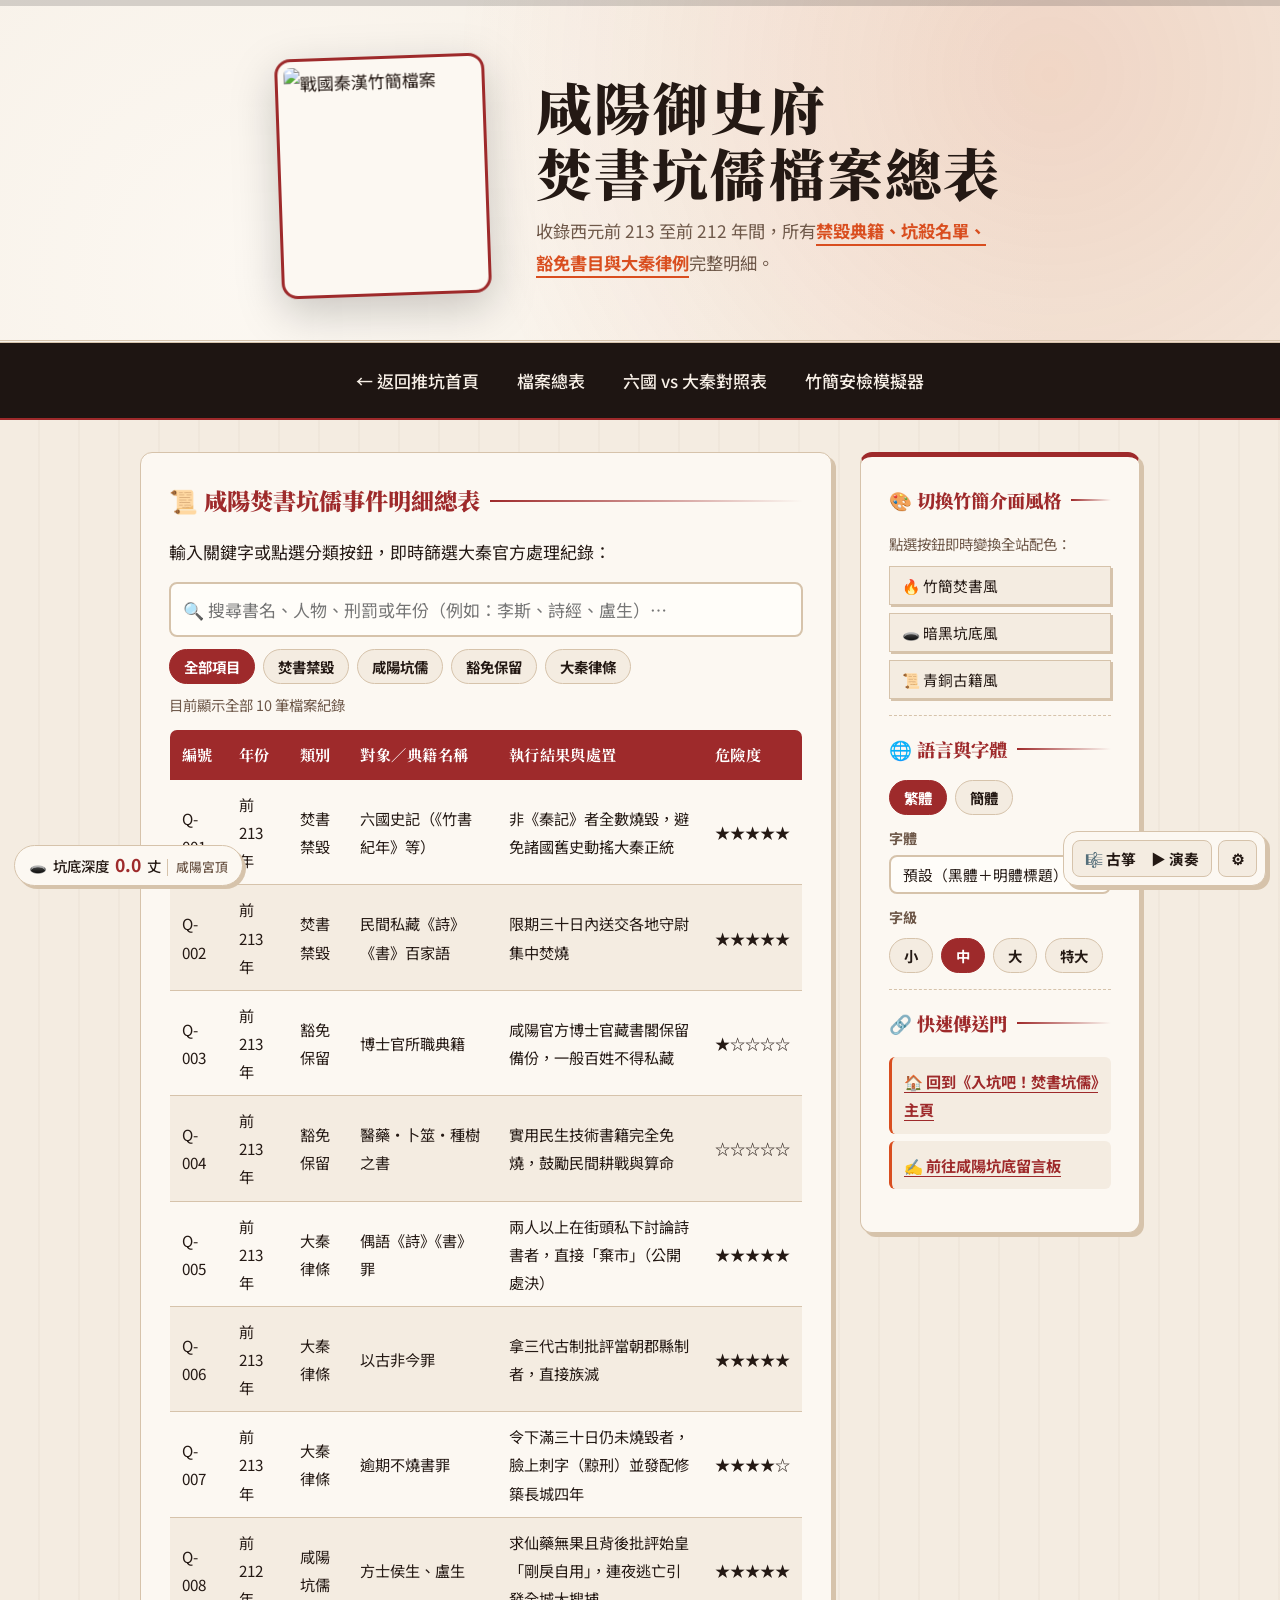
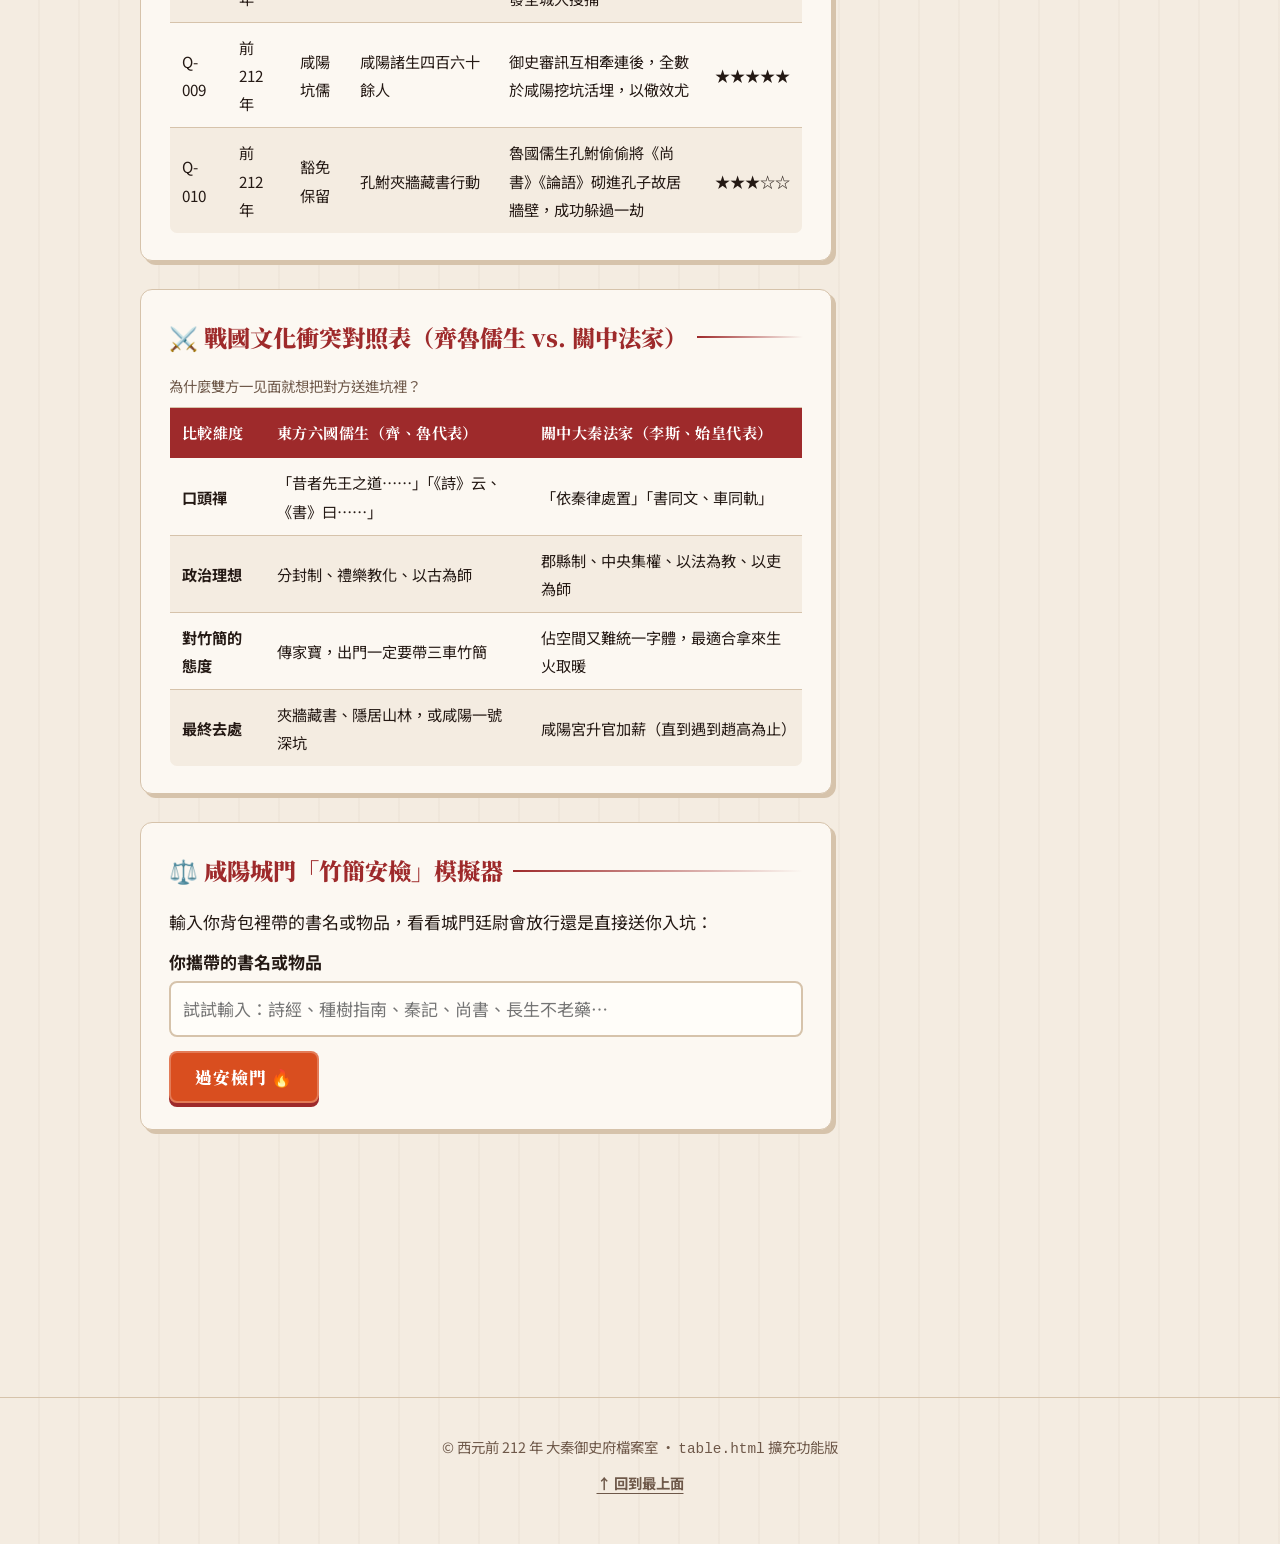
==== table.html @ 53ba3674 "11/19 homework" ====
<!DOCTYPE html>
<html lang="zh-Hant">
<head>
  <meta charset="UTF-8">
  <meta name="viewport" content="width=device-width, initial-scale=1.0">
  <title>大秦焚書坑儒・咸陽全景檔案總表（table.html）</title>
  <link rel="stylesheet" href="theme.css">
</head>
<body class="theme-qin">

  <header>
    <img
      src="https://commons.wikimedia.org/wiki/Special:FilePath/Bamboo_slip_-_1.jpg?width=480"
      onerror="this.onerror=null; this.src='images/cover.svg';"
      alt="戰國秦漢竹簡檔案"
    >
    <div>
      <h1>咸陽御史府<br>焚書坑儒檔案總表</h1>
      <p>收錄西元前 213 至前 212 年間，所有<strong>禁毀典籍、坑殺名單、豁免書目與大秦律例</strong>完整明細。</p>
    </div>
  </header>

  <nav>
    <ul>
      <li><a href="index.html">← 返回推坑首頁</a></li>
      <li><a href="#archive-table">檔案總表</a></li>
      <li><a href="#compare-table">六國 vs 大秦對照表</a></li>
      <li><a href="#judge-tool">竹簡安檢模擬器</a></li>
    </ul>
  </nav>

  <main>

    <!-- 區塊 1：可搜尋與篩選的完整資料總表 -->
    <section id="archive-table">
      <h2>📜 咸陽焚書坑儒事件明細總表</h2>
      <p>輸入關鍵字或點選分類按鈕，即時篩選大秦官方處理紀錄：</p>

      <div class="toolbar">
        <input type="text" id="searchInput" placeholder="🔍 搜尋書名、人物、刑罰或年份（例如：李斯、詩經、盧生）…">
        <div class="filter-group" id="filterGroup">
          <button type="button" class="filter-btn active" data-cat="all">全部項目</button>
          <button type="button" class="filter-btn" data-cat="burn">焚書禁毀</button>
          <button type="button" class="filter-btn" data-cat="pit">咸陽坑儒</button>
          <button type="button" class="filter-btn" data-cat="keep">豁免保留</button>
          <button type="button" class="filter-btn" data-cat="law">大秦律條</button>
        </div>
      </div>

      <p class="result-count" id="resultCount">目前顯示全部 10 筆檔案紀錄</p>

      <div class="table-scroll">
        <table id="qinTable">
          <thead>
            <tr>
              <th>編號</th>
              <th>年份</th>
              <th>類別</th>
              <th>對象／典籍名稱</th>
              <th>執行結果與處置</th>
              <th>危險度</th>
            </tr>
          </thead>
          <tbody>
            <tr data-cat="burn">
              <td>Q-001</td>
              <td>前 213 年</td>
              <td>焚書禁毀</td>
              <td>六國史記（《竹書紀年》等）</td>
              <td>非《秦記》者全數燒毀，避免諸國舊史動搖大秦正統</td>
              <td>★★★★★</td>
            </tr>
            <tr data-cat="burn">
              <td>Q-002</td>
              <td>前 213 年</td>
              <td>焚書禁毀</td>
              <td>民間私藏《詩》《書》百家語</td>
              <td>限期三十日內送交各地守尉集中焚燒</td>
              <td>★★★★★</td>
            </tr>
            <tr data-cat="keep">
              <td>Q-003</td>
              <td>前 213 年</td>
              <td>豁免保留</td>
              <td>博士官所職典籍</td>
              <td>咸陽官方博士官藏書閣保留備份，一般百姓不得私藏</td>
              <td>★☆☆☆☆</td>
            </tr>
            <tr data-cat="keep">
              <td>Q-004</td>
              <td>前 213 年</td>
              <td>豁免保留</td>
              <td>醫藥・卜筮・種樹之書</td>
              <td>實用民生技術書籍完全免燒，鼓勵民間耕戰與算命</td>
              <td>☆☆☆☆☆</td>
            </tr>
            <tr data-cat="law">
              <td>Q-005</td>
              <td>前 213 年</td>
              <td>大秦律條</td>
              <td>偶語《詩》《書》罪</td>
              <td>兩人以上在街頭私下討論詩書者，直接「棄市」（公開處決）</td>
              <td>★★★★★</td>
            </tr>
            <tr data-cat="law">
              <td>Q-006</td>
              <td>前 213 年</td>
              <td>大秦律條</td>
              <td>以古非今罪</td>
              <td>拿三代古制批評當朝郡縣制者，直接族滅</td>
              <td>★★★★★</td>
            </tr>
            <tr data-cat="law">
              <td>Q-007</td>
              <td>前 213 年</td>
              <td>大秦律條</td>
              <td>逾期不燒書罪</td>
              <td>令下滿三十日仍未燒毀者，臉上刺字（黥刑）並發配修築長城四年</td>
              <td>★★★★☆</td>
            </tr>
            <tr data-cat="pit">
              <td>Q-008</td>
              <td>前 212 年</td>
              <td>咸陽坑儒</td>
              <td>方士侯生、盧生</td>
              <td>求仙藥無果且背後批評始皇「剛戾自用」，連夜逃亡引發全城大搜捕</td>
              <td>★★★★★</td>
            </tr>
            <tr data-cat="pit">
              <td>Q-009</td>
              <td>前 212 年</td>
              <td>咸陽坑儒</td>
              <td>咸陽諸生四百六十餘人</td>
              <td>御史審訊互相牽連後，全數於咸陽挖坑活埋，以儆效尤</td>
              <td>★★★★★</td>
            </tr>
            <tr data-cat="keep">
              <td>Q-010</td>
              <td>前 212 年</td>
              <td>豁免保留</td>
              <td>孔鮒夾牆藏書行動</td>
              <td>魯國儒生孔鮒偷偷將《尚書》《論語》砌進孔子故居牆壁，成功躲過一劫</td>
              <td>★★★☆☆</td>
            </tr>
          </tbody>
        </table>
      </div>
    </section>

    <!-- 區塊 2：六國文青 vs 關中老秦人對照表 -->
    <section id="compare-table">
      <h2>⚔️ 戰國文化衝突對照表（齊魯儒生 vs. 關中法家）</h2>
      <table>
        <caption>為什麼雙方一见面就想把對方送進坑裡？</caption>
        <thead>
          <tr>
            <th>比較維度</th>
            <th>東方六國儒生（齊、魯代表）</th>
            <th>關中大秦法家（李斯、始皇代表）</th>
          </tr>
        </thead>
        <tbody>
          <tr>
            <td><strong>口頭禪</strong></td>
            <td>「昔者先王之道……」「《詩》云、《書》曰……」</td>
            <td>「依秦律處置」「書同文、車同軌」</td>
          </tr>
          <tr>
            <td><strong>政治理想</strong></td>
            <td>分封制、禮樂教化、以古為師</td>
            <td>郡縣制、中央集權、以法為教、以吏為師</td>
          </tr>
          <tr>
            <td><strong>對竹簡的態度</strong></td>
            <td>傳家寶，出門一定要帶三車竹簡</td>
            <td>佔空間又難統一字體，最適合拿來生火取暖</td>
          </tr>
          <tr>
            <td><strong>最終去處</strong></td>
            <td>夾牆藏書、隱居山林，或咸陽一號深坑</td>
            <td>咸陽宮升官加薪（直到遇到趙高為止）</td>
          </tr>
        </tbody>
      </table>
    </section>

    <!-- 區塊 3：互動功能 — 竹簡安檢模擬器 -->
    <section id="judge-tool">
      <h2>⚖️ 咸陽城門「竹簡安檢」模擬器</h2>
      <p>輸入你背包裡帶的書名或物品，看看城門廷尉會放行還是直接送你入坑：</p>
      <form id="judgeForm">
        <div>
          <label for="bookInput">你攜帶的書名或物品</label>
          <input type="text" id="bookInput" placeholder="試試輸入：詩經、種樹指南、秦記、尚書、長生不老藥…">
        </div>
        <button type="submit">過安檢門 🔥</button>
      </form>
      <article id="judgeResult" style="display:none;"></article>
    </section>

    <!-- aside：主題切換器 + 捷徑 -->
    <aside>
      <h2>🎨 切換竹簡介面風格</h2>
      <p style="font-size:0.9rem; color:var(--soft);">點選按鈕即時變換全站配色：</p>
      <div class="theme-switcher">
        <button type="button" class="theme-btn" data-theme="theme-qin">🔥 竹簡焚書風</button>
        <button type="button" class="theme-btn" data-theme="theme-pit">🕳️ 暗黑坑底風</button>
        <button type="button" class="theme-btn" data-theme="theme-scroll">📜 青銅古籍風</button>
      </div>
      <hr style="border:0; border-top:1px dashed var(--line); margin:16px 0;">
      <h2>🌐 語言與字體</h2>
      <div class="lang-switcher" role="group" aria-label="語言">
        <button type="button" class="lang-btn" data-lang="tc">繁體</button>
        <button type="button" class="lang-btn" data-lang="sc">簡體</button>
      </div>
      <div class="aside-field">
        <label for="fontSel">字體</label>
        <select id="fontSel">
          <option value="default">預設（黑體＋明體標題）</option>
          <option value="serif">明體</option>
          <option value="kai">楷體</option>
          <option value="system">系統字體</option>
        </select>
      </div>
      <div class="aside-field">
        <span class="aside-label">字級</span>
        <div class="fs-switcher" role="group" aria-label="字級">
          <button type="button" class="fs-btn" data-fs="s">小</button>
          <button type="button" class="fs-btn" data-fs="m">中</button>
          <button type="button" class="fs-btn" data-fs="l">大</button>
          <button type="button" class="fs-btn" data-fs="xl">特大</button>
        </div>
      </div>
      <hr style="border:0; border-top:1px dashed var(--line); margin:16px 0;">
      <h2>🔗 快速傳送門</h2>
      <ul>
        <li><a href="index.html">🏠 回到《入坑吧！焚書坑儒》主頁</a></li>
        <li><a href="index.html#guestbook">✍️ 前往咸陽坑底留言板</a></li>
      </ul>
    </aside>

  </main>

  <footer>
    <p>© 西元前 212 年 大秦御史府檔案室 ・ <code>table.html</code> 擴充功能版</p>
    <p><a href="#">↑ 回到最上面</a></p>
  </footer>

  <script src="features.js"></script>
  <script src="lang.js"></script>
  <script>
    // 1. 主題切換（並記住選擇）
    const themeBtns = document.querySelectorAll('.theme-btn');
    const savedTheme = localStorage.getItem('qinTheme');
    if (savedTheme) document.body.className = savedTheme;

    themeBtns.forEach(btn => {
      btn.addEventListener('click', () => {
        const theme = btn.dataset.theme;
        document.body.className = theme;
        localStorage.setItem('qinTheme', theme);
      });
    });

    // 2. 表格即時搜尋與分類篩選
    const searchInput = document.getElementById('searchInput');
    const filterBtns = document.querySelectorAll('.filter-btn');
    const rows = document.querySelectorAll('#qinTable tbody tr');
    const resultCount = document.getElementById('resultCount');
    let currentCat = 'all';

    function filterTable() {
      const keyword = searchInput.value.trim().toLowerCase();
      let visible = 0;
      rows.forEach(row => {
        const matchCat = currentCat === 'all' || row.dataset.cat === currentCat;
        const matchText = row.textContent.toLowerCase().includes(keyword);
        if (matchCat && matchText) {
          row.style.display = '';
          visible++;
        } else {
          row.style.display = 'none';
        }
      });
      resultCount.textContent = `目前顯示 ${visible} 筆檔案紀錄（共 ${rows.length} 筆）`;
    }

    searchInput.addEventListener('input', filterTable);
    filterBtns.forEach(btn => {
      btn.addEventListener('click', () => {
        filterBtns.forEach(b => b.classList.remove('active'));
        btn.classList.add('active');
        currentCat = btn.dataset.cat;
        filterTable();
      });
    });

    // 3. 竹簡安檢模擬器
    const judgeForm = document.getElementById('judgeForm');
    const judgeResult = document.getElementById('judgeResult');
    judgeForm.addEventListener('submit', (e) => {
      e.preventDefault();
      const val = document.getElementById('bookInput').value.trim();
      if (!val) return;
      judgeResult.style.display = 'block';

      if (/醫|藥|医|药|卜|筮|算命|風水|风水|種樹|种树|農|农|秦記|秦记|小篆/.test(val)) {
        judgeResult.innerHTML = `<h3>✅ 安檢通過（免燒放行）</h3><p>廷尉檢視了你的《<strong>${val}</strong>》：屬於大秦核准的實用工具書或官方史書，准予通行！</p>`;
      } else if (/仙|丹|不老|盧生|卢生|侯生|方士/.test(val)) {
        judgeResult.innerHTML = `<h3>🚨 最高警戒（立即送往咸陽深坑）</h3><p>發現可疑方士物品「<strong>${val}</strong>」！涉嫌詐欺始皇帝求仙經費，已通知御史台挖坑。</p>`;
      } else {
        judgeResult.innerHTML = `<h3>🔥 違禁私學典籍（限期三十日焚毀）</h3><p>你攜帶的《<strong>${val}</strong>》不在豁免名單內！請立即投入咸陽宮前火堆，否則臉上刺字發配修長城。</p>`;
      }
    });
  </script>
</body>
</html>
---- theme.css ----
/* =========================================================
   theme.css — 焚書坑儒・大秦咸陽宇宙 完整樣式（支援 index.html + table.html）
   ========================================================= */
@import url("https://fonts.googleapis.com/css2?family=Noto+Sans+TC:wght@400;500;700;900&family=Noto+Serif+TC:wght@700;900&display=swap");
@import url("https://fonts.googleapis.com/css2?family=Noto+Sans+SC:wght@400;500;700;900&family=Noto+Serif+SC:wght@700;900&family=LXGW+WenKai+TC:wght@400;700&display=swap");

/* 1. 竹簡焚書風（預設） */
body.theme-qin,
body.theme-milktea {
  --bg: #f4ece1;
  --card: #fcf8f2;
  --ink: #241914;
  --soft: #6e5849;
  --main: #9e2a2b;
  --pop: #d94e1f;
  --line: #d6c3ab;
  --nav-bg: #1e1512;
  --input-bg: #fffdf9;
  --input-ink: #241914;
}

/* 2. 暗黑坑底風 */
body.theme-pit,
body.theme-matcha {
  --bg: #161413;
  --card: #221e1c;
  --ink: #f3eae0;
  --soft: #b5a494;
  --main: #e05a2b;
  --pop: #ff8c42;
  --line: #3d332d;
  --nav-bg: #0d0b0a;
  --input-bg: #2c2623;
  --input-ink: #f3eae0;
}

/* 3. 青銅古籍風 */
body.theme-scroll,
body.theme-taro {
  --bg: #ecefe9;
  --card: #f8faf6;
  --ink: #1d2924;
  --soft: #566860;
  --main: #2d5a4c;
  --pop: #c83e37;
  --line: #c7d1c9;
  --nav-bg: #182420;
  --input-bg: #ffffff;
  --input-ink: #1d2924;
}

* { box-sizing: border-box; }
html { scroll-behavior: smooth; }

body {
  margin: 0;
  background: var(--bg);
  color: var(--ink);
  font-family: "Noto Sans TC", "Microsoft JhengHei", sans-serif;
  line-height: 1.85;
  font-size: 17px;
  background-image: repeating-linear-gradient(
    90deg,
    transparent 0,
    transparent 38px,
    rgba(128, 100, 70, 0.04) 38px,
    rgba(128, 100, 70, 0.04) 40px
  );
}

a { color: var(--main); font-weight: 700; text-underline-offset: 4px; }
img { max-width: 100%; display: block; }

/* ---------- header ---------- */
header {
  display: flex;
  flex-wrap: wrap;
  align-items: center;
  justify-content: center;
  gap: 24px 48px;
  padding: 56px 20px 44px;
  text-align: left;
  border-bottom: 3px double var(--line);
  background:
    radial-gradient(circle at 82% 22%, rgba(217, 78, 31, 0.14), transparent 55%),
    radial-gradient(circle at 20% 80%, var(--card), var(--bg) 75%);
}

header img {
  width: 210px;
  height: 240px;
  object-fit: cover;
  border-radius: 16px;
  border: 3px solid var(--main);
  background: var(--card);
  padding: 6px;
  filter: drop-shadow(0 14px 22px rgba(0, 0, 0, .2));
  transform: rotate(-2deg);
}

header h1 {
  font-family: "Noto Serif TC", serif;
  font-size: clamp(2.2rem, 6vw, 3.5rem);
  line-height: 1.18;
  margin: 0 0 10px;
  font-weight: 900;
  letter-spacing: 0.04em;
}

header p {
  margin: 0;
  color: var(--soft);
  font-size: 1.08rem;
  max-width: 27em;
}

header strong {
  color: var(--pop);
  border-bottom: 2px solid var(--pop);
  padding-bottom: 1px;
}

/* ---------- nav ---------- */
nav {
  position: sticky;
  top: 0;
  z-index: 5;
  background: var(--nav-bg);
  padding: 10px 16px;
  border-bottom: 2px solid var(--main);
}

nav ul {
  list-style: none;
  margin: 0 auto;
  padding: 0;
  display: flex;
  flex-wrap: wrap;
  justify-content: center;
  gap: 6px 10px;
  max-width: 1040px;
}

nav a {
  color: #f7efe6;
  text-decoration: none;
  padding: 5px 14px;
  border-radius: 6px;
  font-weight: 500;
  display: inline-block;
  transition: background 0.2s, transform 0.15s;
}

nav a:hover {
  background: var(--main);
  color: #fff;
  transform: translateY(-1px);
}

/* ---------- main + aside ---------- */
main {
  max-width: 1040px;
  margin: 0 auto;
  padding: 32px 20px 48px;
  display: grid;
  grid-template-columns: minmax(0, 1fr);
  gap: 28px;
}

@media (min-width: 860px) {
  main {
    grid-template-columns: minmax(0, 1fr) 280px;
    align-items: start;
  }
  aside {
    position: sticky;
    top: 72px;
    grid-column: 2;
    grid-row: 1 / span 6;
  }
}

section, aside, article {
  background: var(--card);
  border: 1.5px solid var(--line);
  border-radius: 12px;
  padding: 26px 28px;
  box-shadow: 4px 4px 0 var(--line);
}

section { scroll-margin-top: 72px; }

h2 {
  font-family: "Noto Serif TC", serif;
  margin: 0 0 14px;
  font-size: 1.45rem;
  font-weight: 900;
  display: flex;
  align-items: center;
  gap: 10px;
  color: var(--main);
}

h2::after {
  content: "";
  flex: 1;
  height: 2px;
  background: linear-gradient(90deg, var(--main), transparent);
}

h3 {
  font-family: "Noto Serif TC", serif;
  margin: 0 0 6px;
  color: var(--pop);
}

p { margin: 8px 0; }
ol, ul { padding-left: 1.4em; }
li { margin: 7px 0; }
li::marker { color: var(--main); font-weight: 900; }

article {
  background: var(--bg);
  border-style: dashed;
  box-shadow: none;
  margin-top: 16px;
}

.comment-list {
  margin-top: 20px;
  border-top: 2px dashed var(--line);
  padding-top: 8px;
}

/* ---------- 網路圖片雙欄網格 ---------- */
.photo-grid {
  display: grid;
  grid-template-columns: repeat(auto-fit, minmax(220px, 1fr));
  gap: 16px;
  margin-top: 14px;
}

figure {
  margin: 0;
  background: var(--bg);
  border: 1.5px solid var(--line);
  border-radius: 10px;
  overflow: hidden;
}

figure img {
  width: 100%;
  height: 175px;
  object-fit: cover;
  border-bottom: 1.5px solid var(--line);
}

figcaption {
  padding: 10px 12px;
  font-size: 0.92rem;
  color: var(--soft);
  line-height: 1.55;
}

figcaption strong { color: var(--ink); }

/* ---------- table.html 搜尋與篩選工具列 ---------- */
.toolbar {
  display: grid;
  gap: 12px;
  margin: 14px 0 8px;
}

.filter-group {
  display: flex;
  flex-wrap: wrap;
  gap: 8px;
}

.filter-btn {
  font-family: "Noto Sans TC", sans-serif;
  font-size: 0.9rem;
  font-weight: 700;
  padding: 6px 14px;
  border-radius: 999px;
  border: 1.5px solid var(--line);
  background: var(--bg);
  color: var(--ink);
  box-shadow: none;
  cursor: pointer;
}

.filter-btn.active,
.filter-btn:hover {
  background: var(--main);
  color: #fff;
  border-color: var(--main);
}

.result-count {
  font-size: 0.9rem;
  color: var(--soft);
  margin-bottom: 10px;
}

/* ---------- 主題切換按鈕 ---------- */
.theme-switcher {
  display: grid;
  gap: 8px;
}

.theme-btn {
  width: 100%;
  font-family: "Noto Sans TC", sans-serif;
  font-size: 0.92rem;
  padding: 8px 12px;
  background: var(--bg);
  color: var(--ink);
  border: 1.5px solid var(--line);
  box-shadow: 2px 2px 0 var(--line);
  text-align: left;
}

.theme-btn:hover {
  background: var(--main);
  color: #fff;
  border-color: var(--main);
}

/* aside 側欄 */
aside { border-top: 5px solid var(--main); }
aside h2 { font-size: 1.15rem; }
aside ul { list-style: none; padding: 0; }
aside li {
  padding: 10px 12px;
  background: var(--bg);
  border-left: 3px solid var(--pop);
  border-radius: 6px;
  font-size: 0.95rem;
}

/* ---------- table ---------- */
table {
  width: 100%;
  border-collapse: collapse;
  font-size: .95rem;
  overflow: hidden;
  border-radius: 8px;
  border: 1px solid var(--line);
}

caption {
  text-align: left;
  color: var(--soft);
  padding-bottom: 8px;
  font-size: .9rem;
}

th {
  background: var(--main);
  color: #fff;
  text-align: left;
  padding: 11px 12px;
  font-family: "Noto Serif TC", serif;
  letter-spacing: 0.03em;
  white-space: nowrap;
}

td {
  padding: 10px 12px;
  border-bottom: 1px solid var(--line);
}

tr:nth-child(even) td { background: var(--bg); }
.table-scroll, section:has(table) { overflow-x: auto; }

/* ---------- form ---------- */
form { display: grid; gap: 14px; }
label { font-weight: 700; display: block; margin-bottom: 4px; }

input[type="text"],
input[type="email"],
select,
textarea {
  width: 100%;
  font: inherit;
  padding: 10px 12px;
  border: 2px solid var(--line);
  border-radius: 8px;
  background: var(--input-bg);
  color: var(--input-ink);
}

input:focus, select:focus, textarea:focus {
  outline: none;
  border-color: var(--main);
}

fieldset {
  border: 2px dashed var(--line);
  border-radius: 10px;
  padding: 10px 14px;
}

fieldset label {
  display: inline-flex;
  gap: 6px;
  align-items: center;
  font-weight: 500;
  margin-right: 14px;
}

legend { font-weight: 700; padding: 0 6px; color: var(--main); }

button[type="submit"] {
  font-family: "Noto Serif TC", serif;
  font-size: 1.05rem;
  font-weight: 900;
  letter-spacing: 0.05em;
  padding: 12px 24px;
  border: 2px solid rgba(255, 255, 255, 0.25);
  border-radius: 8px;
  cursor: pointer;
  background: var(--pop);
  color: #fff;
  justify-self: start;
  box-shadow: 0 4px 0 var(--main);
  transition: transform 0.1s, box-shadow 0.1s;
}

button[type="submit"]:hover { filter: brightness(1.06); }
button[type="submit"]:active {
  transform: translateY(3px);
  box-shadow: 0 1px 0 var(--main);
}

/* ---------- footer ---------- */
footer {
  text-align: center;
  padding: 28px 16px 40px;
  color: var(--soft);
  font-size: .9rem;
  border-top: 1px solid var(--line);
}

footer a { color: var(--soft); }

/* =========================================================
   新增功能樣式：坑底深度進度條 / 古箏面板 / 坑底生還者抽籤器
   ========================================================= */

/* ---------- 坑底深度進度條 ---------- */
#depthBar {
  position: fixed;
  top: 0; left: 0; right: 0;
  height: 6px;
  z-index: 50;
  background: rgba(0, 0, 0, 0.15);
}

#depthFill {
  height: 100%;
  width: 0;
  background: linear-gradient(90deg, var(--pop), var(--main));
  box-shadow: 0 0 8px var(--pop);
}

#depthBadge {
  position: fixed;
  left: 14px;
  bottom: 14px;
  z-index: 40;
  display: flex;
  align-items: baseline;
  gap: 6px;
  padding: 8px 14px;
  border-radius: 999px;
  border: 1.5px solid var(--line);
  background: var(--card);
  color: var(--ink);
  font-family: "Noto Sans TC", sans-serif;
  font-size: 0.9rem;
  font-weight: 500;
  line-height: 1.3;
  cursor: pointer;
  box-shadow: 3px 3px 0 var(--line);
}

#depthBadge b { font-size: 1.1rem; color: var(--main); font-variant-numeric: tabular-nums; }
#depthBadge small { font-size: 0.8rem; color: var(--soft); border-left: 1.5px solid var(--line); padding-left: 8px; }
#depthBadge:hover { border-color: var(--main); }
#depthBadge.at-bottom { background: var(--main); color: #fff; border-color: var(--main); }
#depthBadge.at-bottom b, #depthBadge.at-bottom small { color: #fff; border-color: rgba(255, 255, 255, 0.5); }

/* ---------- 古箏面板 ---------- */
#zhengPanel {
  position: fixed;
  right: 14px;
  bottom: 14px;
  z-index: 40;
  width: auto;
  max-width: calc(100vw - 28px);
  background: var(--card);
  color: var(--ink);
  border: 1.5px solid var(--line);
  border-radius: 14px;
  padding: 8px;
  box-shadow: 4px 4px 0 var(--line);
}

#zhengPanel.open { width: 300px; }

.zheng-head { display: flex; gap: 6px; }

.zheng-play, .zheng-opt {
  font-family: "Noto Sans TC", sans-serif;
  font-size: 0.92rem;
  font-weight: 700;
  color: var(--ink);
  background: var(--bg);
  border: 1.5px solid var(--line);
  border-radius: 8px;
  padding: 7px 12px;
  cursor: pointer;
}

.zheng-play { flex: 1; text-align: left; white-space: nowrap; }
.zheng-play:hover, .zheng-opt:hover { border-color: var(--main); }
.zheng-play.is-on { background: var(--main); color: #fff; border-color: var(--main); }
.zheng-play.nudge { border-color: var(--pop); animation: zhengNudge 1.8s ease-in-out infinite; }

@keyframes zhengNudge {
  0%, 100% { box-shadow: 0 0 0 0 rgba(217, 78, 31, 0.5); }
  50% { box-shadow: 0 0 0 6px rgba(217, 78, 31, 0); }
}

.zheng-body { display: none; gap: 10px; margin-top: 10px; }
#zhengPanel.open .zheng-body { display: grid; }

.zheng-row { display: grid; gap: 2px; }
.zheng-row label { margin: 0; font-size: 0.85rem; color: var(--soft); }
.zheng-row select { padding: 6px 8px; font-size: 0.9rem; }
.zheng-row input[type="range"] { width: 100%; accent-color: var(--main); }

.zheng-keys { display: grid; grid-template-columns: repeat(5, 1fr); gap: 6px; }

.zheng-key {
  font-family: "Noto Serif TC", serif;
  color: var(--ink);
  background: var(--bg);
  border: 1.5px solid var(--line);
  border-radius: 8px;
  padding: 8px 0 6px;
  cursor: pointer;
  display: grid;
  justify-items: center;
  line-height: 1.2;
}

.zheng-key .k-name { font-size: 1.25rem; font-weight: 900; }
.zheng-key small { font-family: "Noto Sans TC", sans-serif; font-size: 0.72rem; color: var(--soft); }
.zheng-key:hover { border-color: var(--main); }
.zheng-key.playing { background: var(--pop); border-color: var(--pop); color: #fff; transform: translateY(2px); }
.zheng-key.playing small { color: #fff; }

.zheng-status { margin: 0; font-size: 0.85rem; color: var(--ink); min-height: 1.4em; }
.zheng-hint { margin: 0; font-size: 0.78rem; color: var(--soft); line-height: 1.5; }

.zheng-play:focus-visible, .zheng-opt:focus-visible, .zheng-key:focus-visible,
#depthBadge:focus-visible, .draw-btn:focus-visible, .zheng-row input:focus-visible,
.zheng-row select:focus-visible {
  outline: 3px solid var(--pop);
  outline-offset: 2px;
}

/* 窄螢幕：古箏面板展開時隱藏深度徽章，避免重疊 */
@media (max-width: 600px) {
  #zhengPanel.open ~ #depthBadge { display: none; }
  #depthBadge .depth-label { display: none; }
}

/* ---------- 坑底生還者抽籤器 ---------- */
.draw-stage {
  display: flex;
  flex-wrap: wrap;
  align-items: center;
  gap: 18px 30px;
  margin: 16px 0 10px;
}

.tube { position: relative; width: 96px; height: 140px; flex: none; transform-origin: 50% 100%; }

.tube .slips {
  position: absolute;
  left: 50%;
  bottom: 74px;
  transform: translateX(-50%);
  display: flex;
  align-items: flex-end;
  gap: 4px;
}

.tube .slips i {
  display: block;
  width: 10px;
  border: 1.5px solid var(--main);
  border-bottom: 0;
  border-radius: 3px 3px 0 0;
  background: linear-gradient(#f1d9a8, #d9b36a);
}
.tube .slips i:nth-child(1) { height: 40px; }
.tube .slips i:nth-child(2) { height: 54px; }
.tube .slips i:nth-child(3) { height: 46px; }
.tube .slips i:nth-child(4) { height: 60px; }
.tube .slips i:nth-child(5) { height: 44px; }
.tube .slips i:nth-child(6) { height: 52px; }

.tube .tube-body {
  position: absolute;
  left: 0; right: 0; bottom: 0;
  height: 88px;
  display: grid;
  place-items: center;
  border: 2px solid var(--ink);
  border-radius: 8px 8px 16px 16px;
  background: linear-gradient(90deg, var(--main), var(--pop) 50%, var(--main));
  color: #fff;
  font-family: "Noto Serif TC", serif;
  font-size: 2.2rem;
  font-weight: 900;
}

.tube.shake { animation: tubeShake 0.7s ease-in-out; }
.tube.shake .slips i { animation: slipJit 0.7s ease-in-out; }
.tube.shake .slips i:nth-child(even) { animation-delay: 0.05s; }

@keyframes tubeShake {
  0%, 100% { transform: rotate(0); }
  12% { transform: rotate(-11deg); }
  30% { transform: rotate(10deg); }
  48% { transform: rotate(-9deg); }
  66% { transform: rotate(7deg); }
  84% { transform: rotate(-3deg); }
}
@keyframes slipJit {
  0%, 100% { transform: translateY(0); }
  25% { transform: translateY(-9px); }
  50% { transform: translateY(3px); }
  75% { transform: translateY(-6px); }
}

.draw-actions { display: flex; flex-wrap: wrap; gap: 10px; }

.draw-btn {
  font-family: "Noto Serif TC", serif;
  font-size: 1.05rem;
  font-weight: 900;
  letter-spacing: 0.04em;
  padding: 11px 22px;
  border: 2px solid rgba(255, 255, 255, 0.25);
  border-radius: 8px;
  cursor: pointer;
  background: var(--pop);
  color: #fff;
  box-shadow: 0 4px 0 var(--main);
  transition: transform 0.1s, box-shadow 0.1s;
}
.draw-btn:hover:not(:disabled) { filter: brightness(1.06); }
.draw-btn:active:not(:disabled) { transform: translateY(3px); box-shadow: 0 1px 0 var(--main); }
.draw-btn:disabled { opacity: 0.55; cursor: wait; }
.draw-btn.alt { background: var(--main); box-shadow: 0 4px 0 var(--line); }
.draw-btn.ghost {
  background: var(--bg);
  color: var(--soft);
  border: 1.5px solid var(--line);
  box-shadow: none;
  font-size: 0.9rem;
  font-weight: 700;
}

.draw-result { margin-top: 8px; min-height: 3.2em; }
.draw-empty { color: var(--soft); margin: 8px 0; }

.draw-card {
  background: var(--bg);
  border: 1.5px solid var(--line);
  border-left: 8px solid var(--line);
  border-radius: 10px;
  padding: 16px 18px;
  animation: slipIn 0.45s cubic-bezier(0.2, 0.9, 0.3, 1.15);
}
.draw-card h3 { font-size: 1.35rem; margin: 10px 0 0; }
.draw-card .draw-origin { margin: 2px 0 8px; color: var(--soft); font-size: 0.92rem; }
.draw-card p { margin: 6px 0; }

.draw-card.fate-survive { border-left-color: #2f8f5b; }
.draw-card.fate-flee    { border-left-color: #c9962b; }
.draw-card.fate-unknown { border-left-color: #7a7f88; }
.draw-card.fate-pit     { border-left-color: #b3261e; }

.draw-card-top { display: flex; flex-wrap: wrap; justify-content: space-between; align-items: center; gap: 8px; }
.fate-badge {
  display: inline-block;
  padding: 2px 12px;
  border-radius: 999px;
  font-size: 0.85rem;
  font-weight: 700;
  color: #fff;
  background: var(--soft);
}
.fate-survive .fate-badge { background: #2f8f5b; }
.fate-flee .fate-badge    { background: #a97a14; }
.fate-unknown .fate-badge { background: #6b7079; }
.fate-pit .fate-badge     { background: #b3261e; }
.slip-no { font-size: 0.85rem; color: var(--soft); }

@keyframes slipIn {
  from { opacity: 0; transform: translateY(-14px) rotate(-1.5deg); }
  to   { opacity: 1; transform: none; }
}

.ten-grid {
  list-style: none;
  margin: 10px 0 0;
  padding: 0;
  display: grid;
  grid-template-columns: repeat(auto-fill, minmax(170px, 1fr));
  gap: 8px;
}
.ten-grid li {
  margin: 0;
  padding: 6px 10px;
  font-size: 0.9rem;
  background: var(--card);
  border: 1.5px solid var(--line);
  border-radius: 8px;
}

.draw-stats {
  display: flex;
  flex-wrap: wrap;
  gap: 8px 20px;
  align-items: baseline;
  margin: 18px 0 8px;
  padding-top: 12px;
  border-top: 2px dashed var(--line);
  font-size: 0.95rem;
}
.draw-stats b { font-size: 1.15rem; color: var(--main); font-variant-numeric: tabular-nums; }
.draw-stats .rate { margin-left: auto; color: var(--soft); }

.draw-history { list-style: none; margin: 6px 0 0; padding: 0; display: flex; flex-wrap: wrap; gap: 6px; }
.draw-history li {
  margin: 0;
  padding: 3px 10px;
  font-size: 0.85rem;
  border: 1.5px solid var(--line);
  border-radius: 999px;
  background: var(--bg);
}
.draw-history li.empty { border: 0; background: none; color: var(--soft); padding-left: 0; }
.draw-hint { font-size: 0.85rem; color: var(--soft); }

@media (prefers-reduced-motion: reduce) {
  .tube.shake, .tube.shake .slips i, .draw-card, .zheng-play.nudge { animation: none; }
  html { scroll-behavior: auto; }
}

/* ---------- 始皇帝欽點：推入坑中 ---------- */
.pit-scene { position: relative; width: 150px; height: 130px; flex: none; }

.pit-hole {
  position: absolute;
  left: 0; right: 0; bottom: 0;
  height: 56px;
  border-radius: 50%;
  background: radial-gradient(ellipse at 50% 40%, #000 0%, #14100e 55%, #3a2c22 100%);
  border: 3px solid var(--ink);
  box-shadow: inset 0 10px 18px rgba(0, 0, 0, 0.85), 0 3px 0 var(--line);
  z-index: 2;
}

.faller {
  position: absolute;
  left: 50%;
  top: 6px;
  font-size: 2.6rem;
  line-height: 1;
  transform: translateX(-50%);
  opacity: 0;
  z-index: 1;
}

.faller.falling { animation: fallIn 0.9s cubic-bezier(0.5, 0, 0.8, 0.6) forwards; }

@keyframes fallIn {
  0%   { opacity: 1; transform: translateX(-50%) translateY(0) rotate(0) scale(1); }
  25%  { opacity: 1; transform: translateX(-50%) translateY(-10px) rotate(-12deg) scale(1.05); }
  100% { opacity: 0; transform: translateX(-50%) translateY(76px) rotate(300deg) scale(0.25); }
}

.draw-card .decree { font-family: "Noto Serif TC", serif; font-weight: 700; color: var(--main); }
.draw-card .history-note {
  margin-top: 10px;
  padding-top: 8px;
  border-top: 1px dashed var(--line);
  font-size: 0.93rem;
  color: var(--soft);
}
.draw-result .draw-card + .draw-card { margin-top: 10px; }
.fate-survive .fate-badge, .fate-flee .fate-badge,
.fate-unknown .fate-badge, .fate-pit .fate-badge { background: #1b1613; }

@media (prefers-reduced-motion: reduce) {
  .faller.falling { animation: none; opacity: 0; }
}

/* ---------- 咸陽問卜 ---------- */
.fortune-controls { display: grid; gap: 12px; flex: 1; min-width: 240px; }
.fortune-controls fieldset { margin: 0; }
.fortune-controls fieldset label { margin-bottom: 2px; }

.fortune-card .poem {
  margin: 12px 0 8px;
  padding: 12px 16px;
  display: grid;
  gap: 2px;
  justify-items: center;
  background: var(--card);
  border: 1.5px dashed var(--line);
  border-radius: 8px;
  font-family: "Noto Serif TC", serif;
  font-size: 1.15rem;
  font-weight: 700;
  letter-spacing: 0.3em;
  text-indent: 0.3em;
}
.fortune-card .reading { font-weight: 500; }

.fortune-card.lvl-great { border-left-color: #2f8f5b; }
.fortune-card.lvl-good  { border-left-color: #6a9a3a; }
.fortune-card.lvl-mid   { border-left-color: #7a7f88; }
.fortune-card.lvl-bad   { border-left-color: #c9962b; }
.fortune-card.lvl-worst { border-left-color: #b3261e; }
.fortune-card.lvl-great .fate-badge { background: #2f8f5b; }
.fortune-card.lvl-good .fate-badge  { background: #5f8a2f; }
.fortune-card.lvl-mid .fate-badge   { background: #6b7079; }
.fortune-card.lvl-bad .fate-badge   { background: #a97a14; }
.fortune-card.lvl-worst .fate-badge { background: #b3261e; }

.ten-grid small { display: block; color: var(--soft); font-size: 0.78rem; line-height: 1.4; }
.faller.falling.many { animation-duration: 0.5s; animation-iteration-count: 4; }

#fortuneTube.shake, #fortuneTube { /* 與抽籤筒共用樣式，這裡僅確保獨立元素 */ }


/* =========================================================
   坑底全景圖
   ========================================================= */
.pn-title { margin: 20px 0 8px; }
.pit-panorama { margin-bottom: 4px; }
.pn-svg { width: 100%; height: auto; display: block; border: 1.5px solid var(--line); border-radius: 10px; }
.pn-sky { fill: var(--bg); }
.pn-soil { fill: #5b4330; }
.pn-strata { stroke: rgba(0, 0, 0, 0.22); stroke-width: 1.5; stroke-dasharray: 8 6; }
.pn-surface { stroke: var(--ink); stroke-width: 3; fill: none; }
.pn-robe { fill: var(--main); }
.pn-face { fill: #f1d9b5; }
.pn-arm { stroke: var(--main); stroke-width: 4; stroke-linecap: round; }
.pn-label { fill: #f3eae0; font-size: 12px; font-weight: 700; }
.pn-drop { animation: pnDrop 0.9s cubic-bezier(0.5, 0, 0.9, 0.5) both; }
@keyframes pnDrop {
  0%   { transform: translateY(-210px) rotate(160deg); opacity: 0; }
  12%  { opacity: 1; }
  100% { transform: none; opacity: 1; }
}
.pn-caption { margin: 8px 0 0; font-size: 0.88rem; color: var(--soft); line-height: 1.6; }
@media (prefers-reduced-motion: reduce) { .pn-drop { animation: none; } }

/* =========================================================
   語言 / 字體 / 字級
   ========================================================= */
.lang-switcher, .fs-switcher { display: flex; flex-wrap: wrap; gap: 8px; margin: 8px 0; }
.lang-btn, .fs-btn {
  font-family: "Noto Sans TC", sans-serif;
  font-size: 0.9rem;
  font-weight: 700;
  padding: 6px 14px;
  border: 1.5px solid var(--line);
  border-radius: 999px;
  background: var(--bg);
  color: var(--ink);
  cursor: pointer;
}
.lang-btn:hover, .fs-btn:hover { border-color: var(--main); }
.lang-btn.active, .fs-btn.active { background: var(--main); border-color: var(--main); color: #fff; }
.lang-btn:focus-visible, .fs-btn:focus-visible, #fontSel:focus-visible { outline: 3px solid var(--pop); outline-offset: 2px; }
.aside-field { margin-top: 10px; }
.aside-field label, .aside-label { display: block; margin: 0 0 4px; font-size: 0.88rem; font-weight: 700; color: var(--soft); }
.aside-field select { padding: 6px 8px; font-size: 0.92rem; }

/* 字體（!important 是為了壓過各元件原本指定的字體） */
html.font-serif * { font-family: "Noto Serif TC", "Songti TC", "PMingLiU", serif !important; }
html.font-kai * { font-family: "LXGW WenKai TC", "BiauKai", "KaiTi", "標楷體", serif !important; }
html.font-system * { font-family: system-ui, -apple-system, "PingFang TC", "Microsoft JhengHei", sans-serif !important; }

/* 簡體：改用 SC 字型，避免簡體字缺字 */
html.lang-sc body, html.lang-sc button, html.lang-sc input, html.lang-sc select, html.lang-sc textarea {
  font-family: "Noto Sans SC", "Noto Sans TC", "Microsoft YaHei", sans-serif;
}
html.lang-sc h1, html.lang-sc h2, html.lang-sc h3, html.lang-sc th, html.lang-sc .draw-btn,
html.lang-sc button[type="submit"], html.lang-sc .zheng-key, html.lang-sc .tube-body,
html.lang-sc .poem, html.lang-sc .decree {
  font-family: "Noto Serif SC", "Noto Serif TC", serif;
}
html.lang-sc.font-serif * { font-family: "Noto Serif SC", "Songti SC", "SimSun", serif !important; }
html.lang-sc.font-kai * { font-family: "LXGW WenKai TC", "KaiTi", "STKaiti", serif !important; }
html.lang-sc.font-system * { font-family: system-ui, -apple-system, "PingFang SC", "Microsoft YaHei", sans-serif !important; }

/* 字級 */
html.fs-s { font-size: 14px; }   html.fs-s body { font-size: 15px; }
html.fs-l { font-size: 18px; }   html.fs-l body { font-size: 19.5px; }
html.fs-xl { font-size: 20px; }  html.fs-xl body { font-size: 22px; }
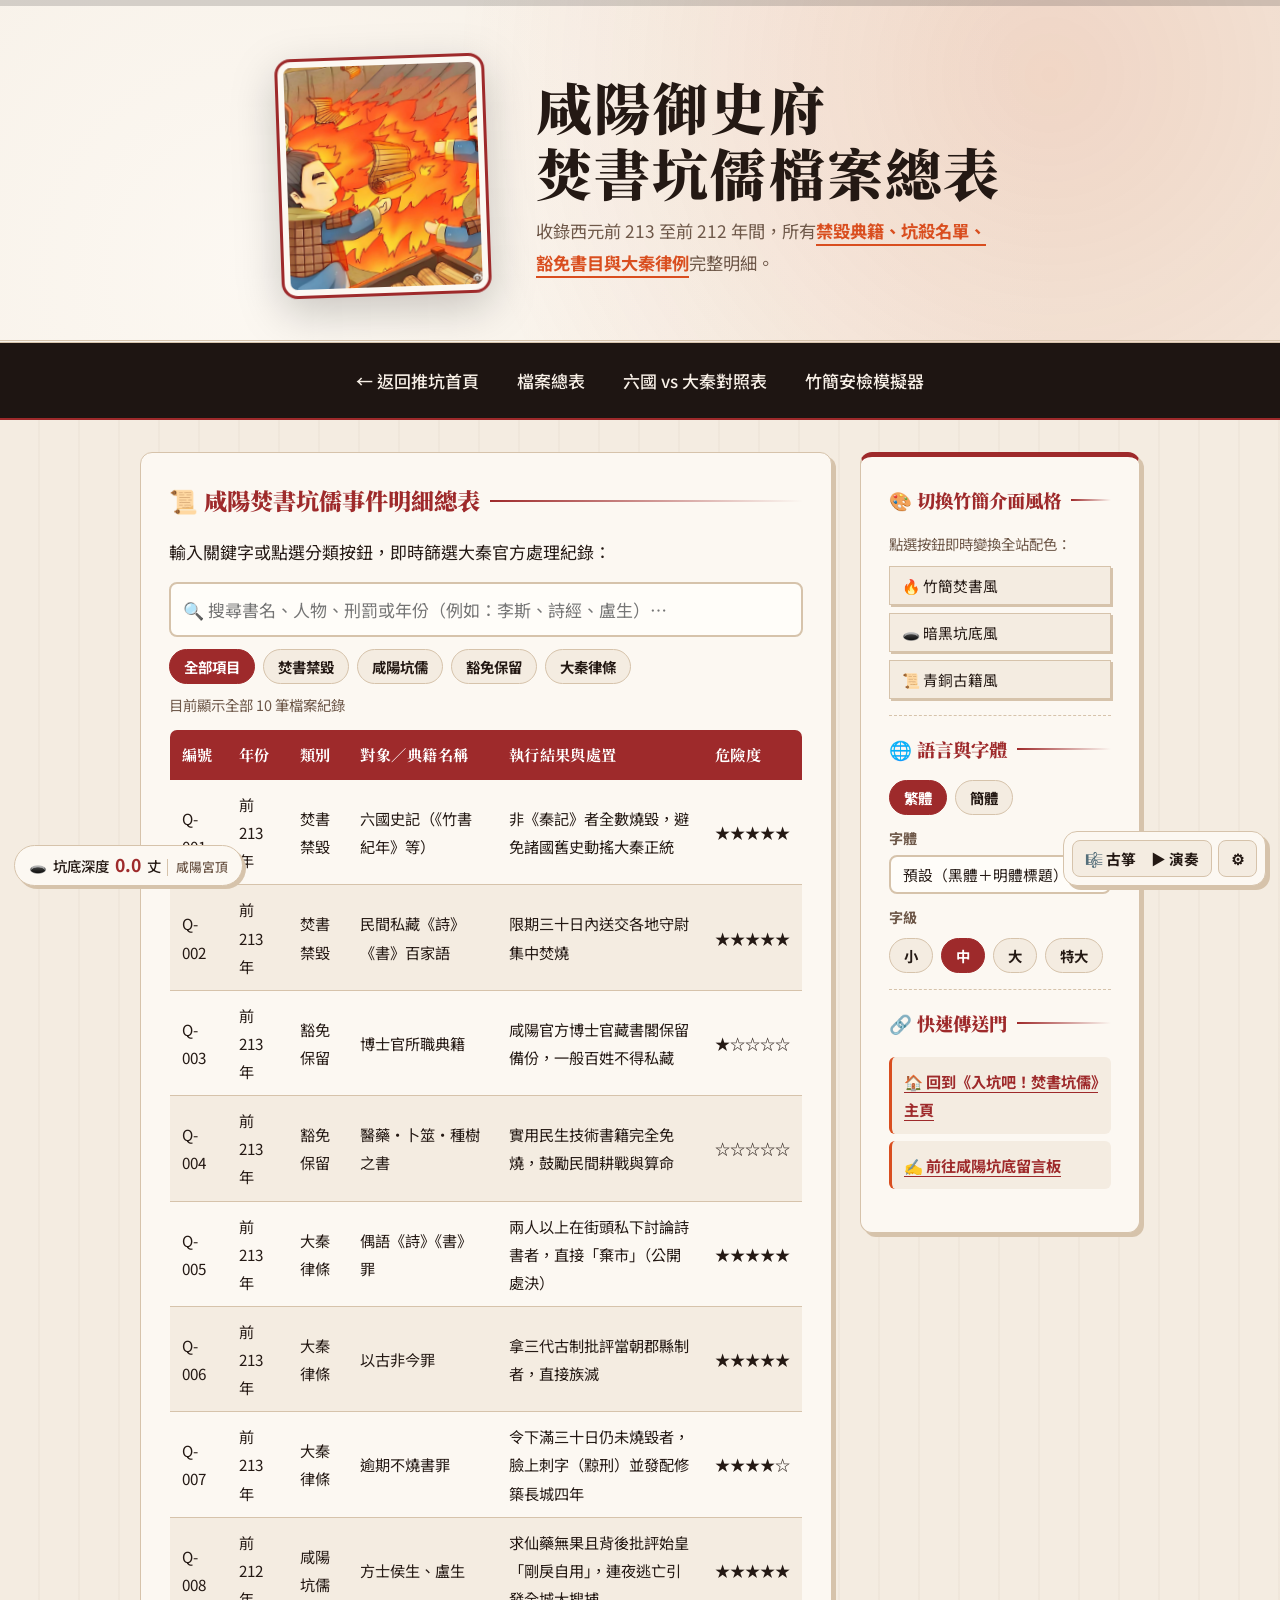
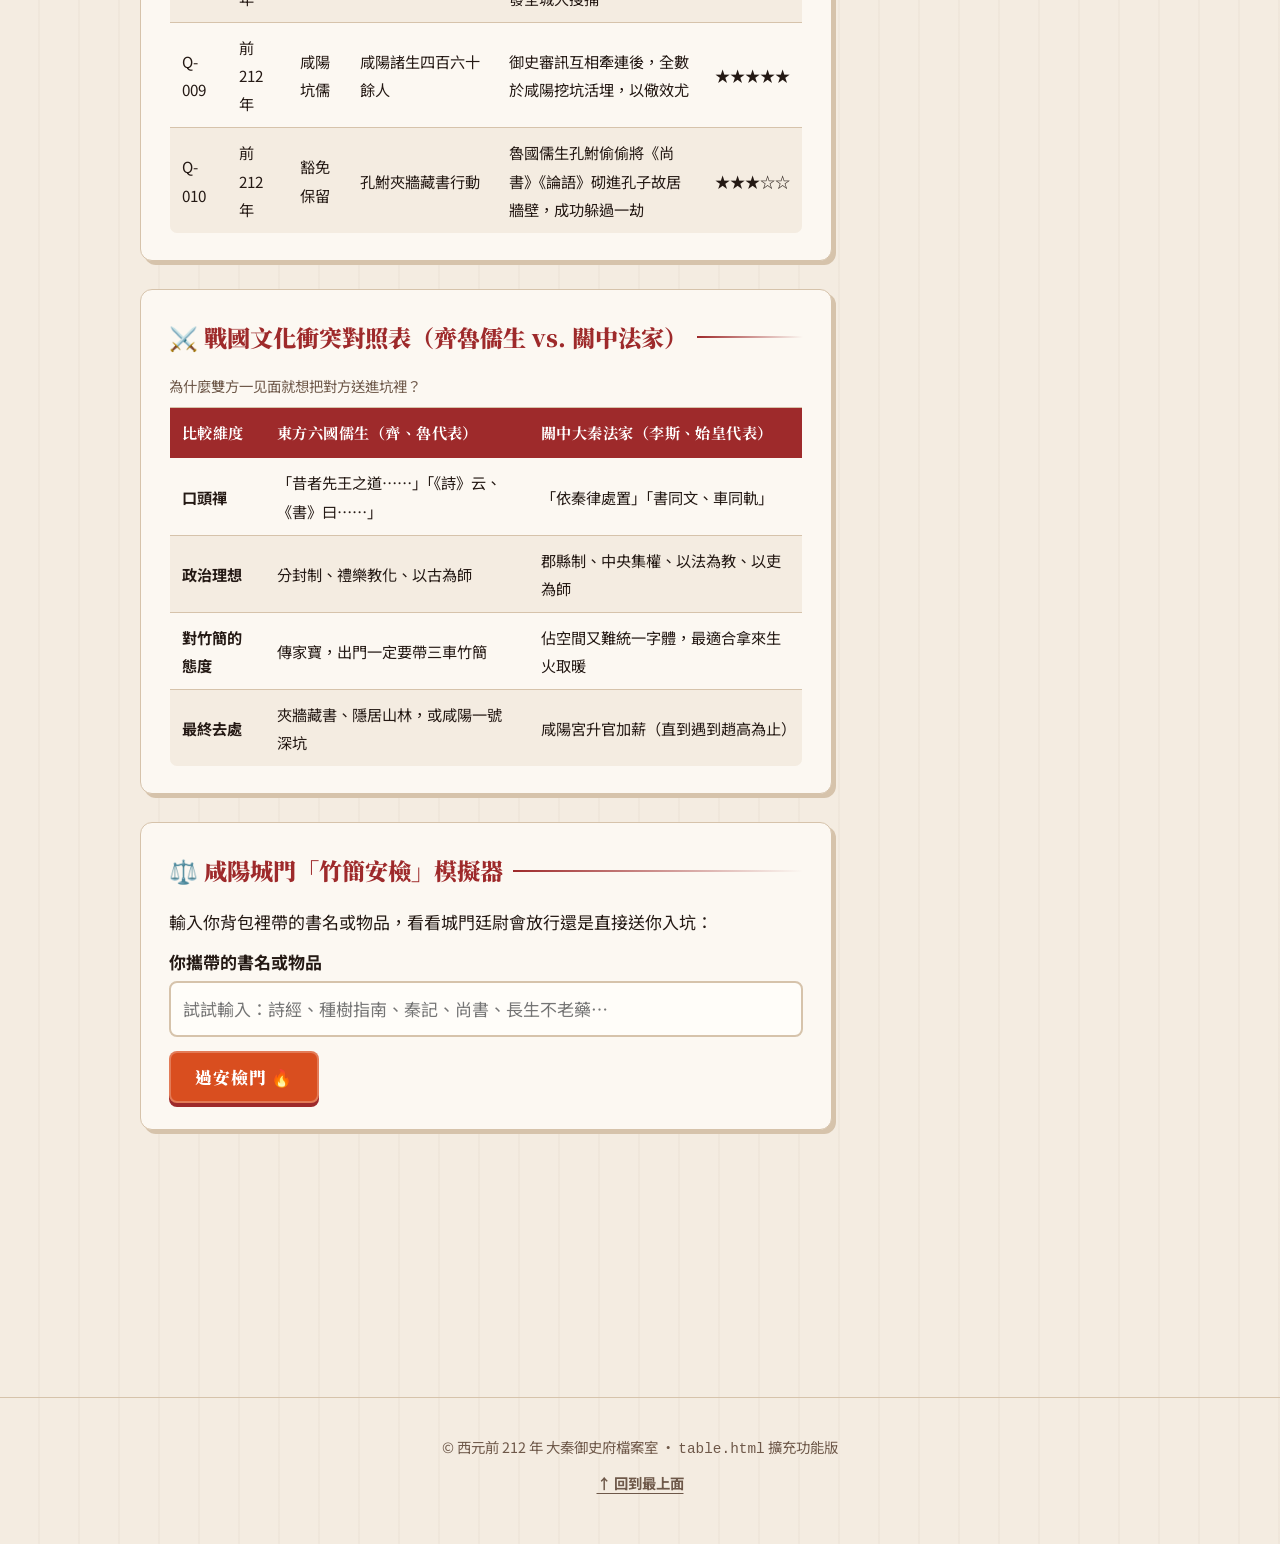
==== commit 646d3332: "3" ====
--- a/table.html
+++ b/table.html
@@ -11,7 +11,7 @@
   <header>
     <img
       src="https://commons.wikimedia.org/wiki/Special:FilePath/Bamboo_slip_-_1.jpg?width=480"
-      onerror="this.onerror=null; this.src='images/cover.svg';"
+      onerror="this.onerror=null; this.src='images/R.jpg';"
       alt="戰國秦漢竹簡檔案"
     >
     <div>
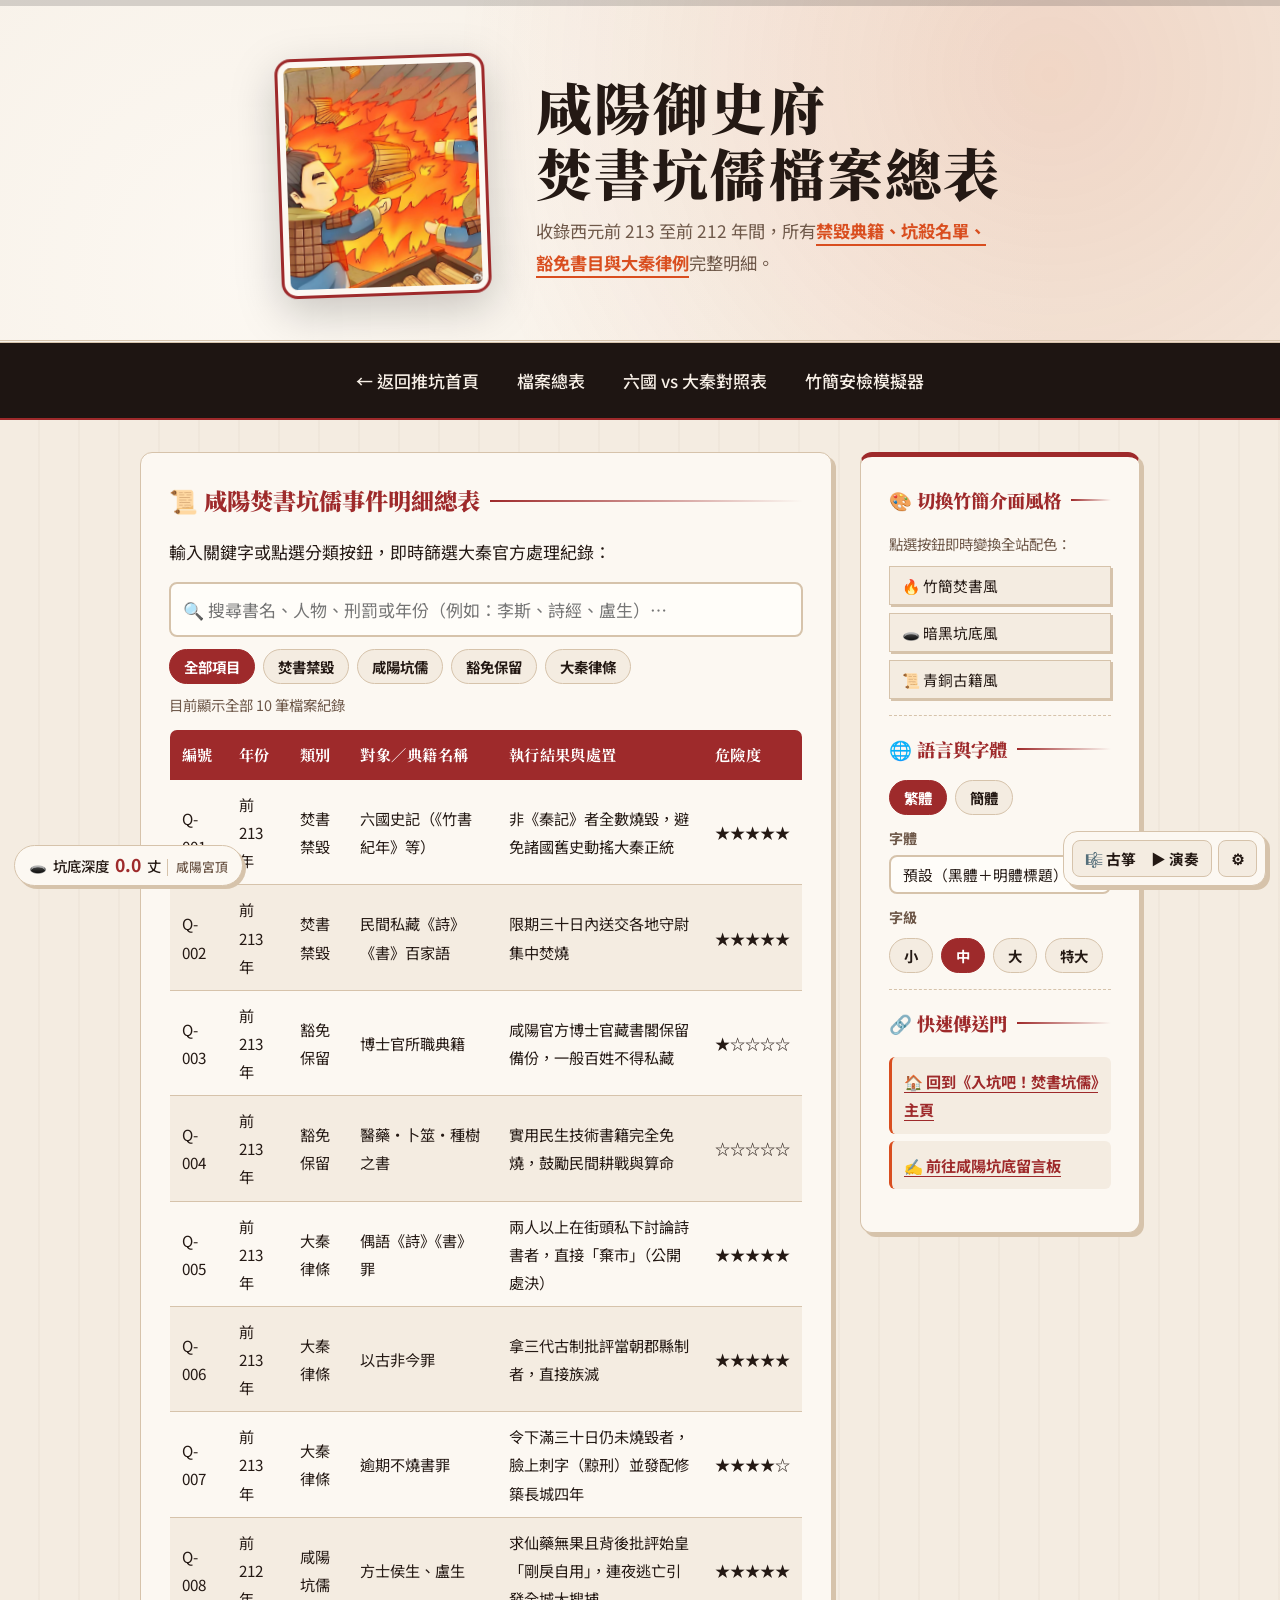
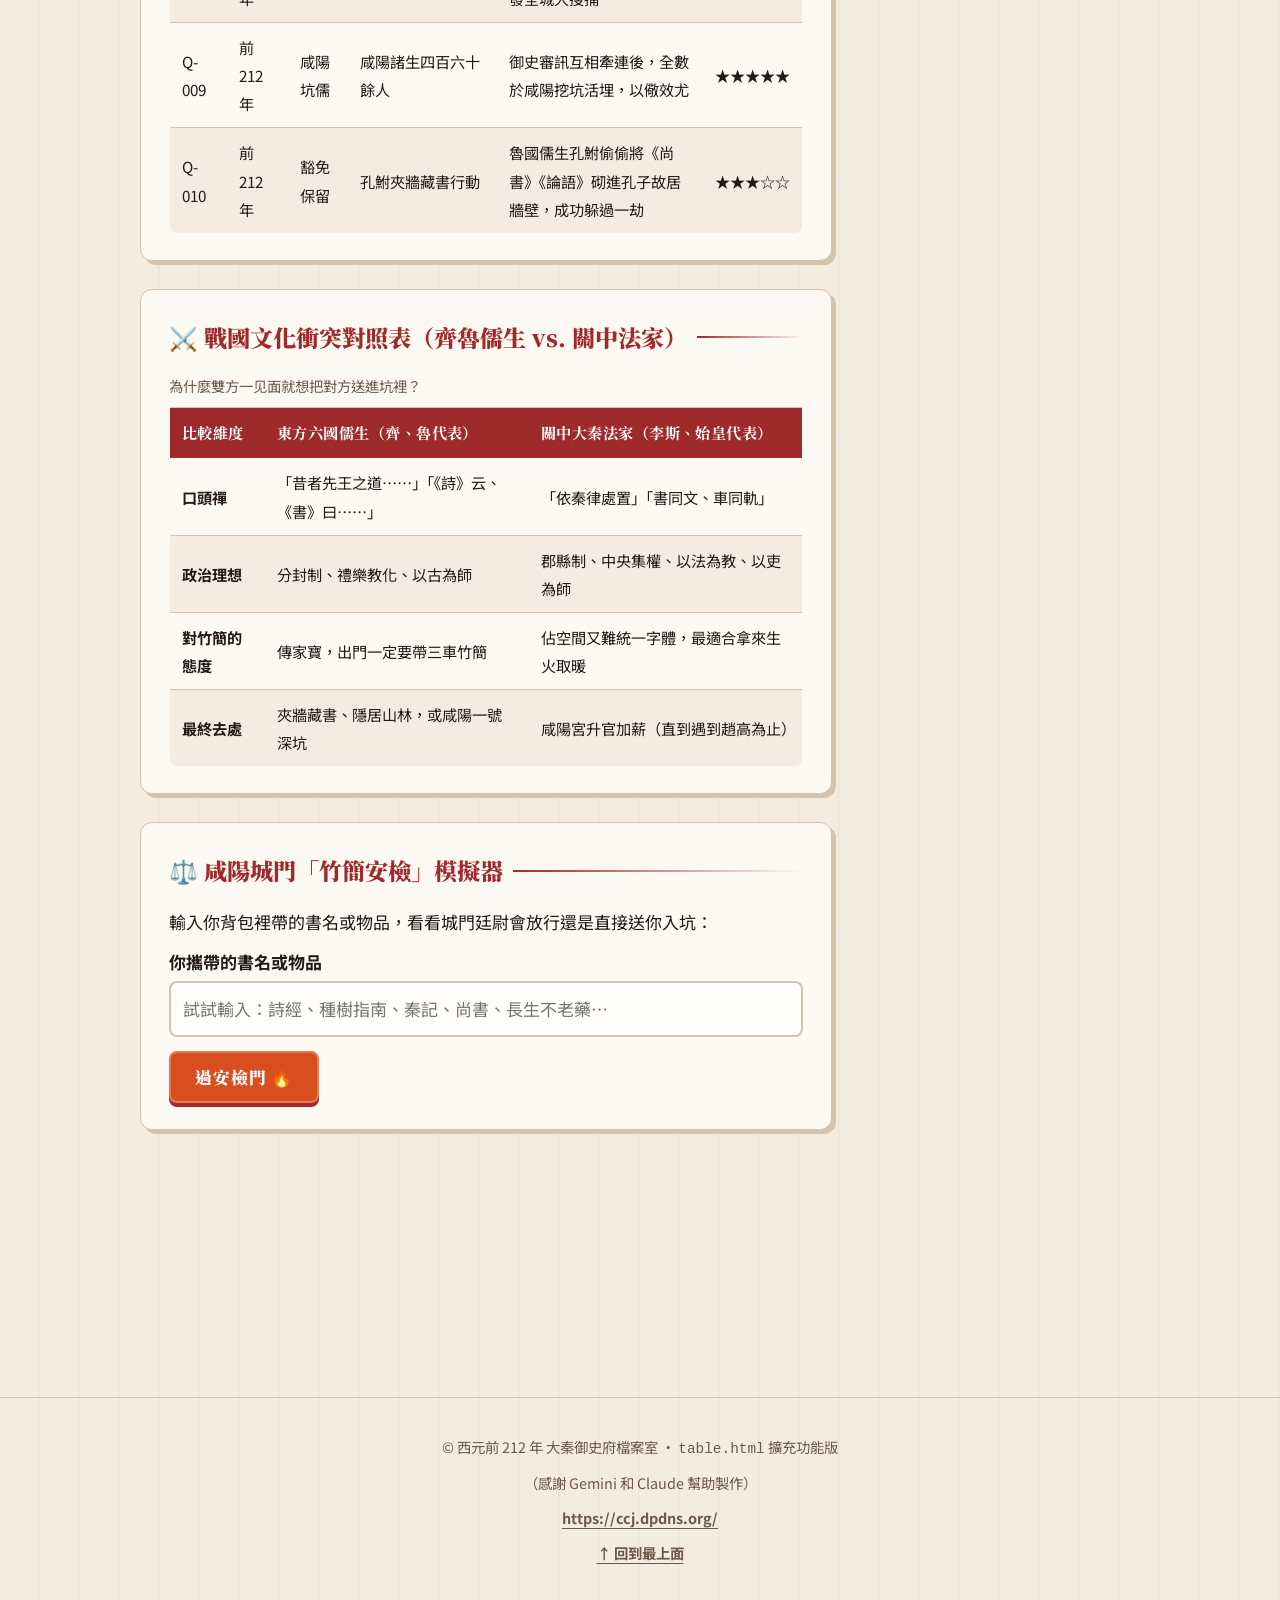
==== commit 5e94d10f: "5" ====
--- a/table.html
+++ b/table.html
@@ -11,7 +11,7 @@
   <header>
     <img
       src="https://commons.wikimedia.org/wiki/Special:FilePath/Bamboo_slip_-_1.jpg?width=480"
-      onerror="this.onerror=null; this.src='images/R.jpg';"
+      onerror="this.onerror=null; this.src='images/333.jpg';"
       alt="戰國秦漢竹簡檔案"
     >
     <div>
@@ -242,9 +242,11 @@
   </main>
 
   <footer>
-    <p>© 西元前 212 年 大秦御史府檔案室 ・ <code>table.html</code> 擴充功能版</p>
-    <p><a href="#">↑ 回到最上面</a></p>
-  </footer>
+  <p>© 西元前 212 年 大秦御史府檔案室 ・ <code>table.html</code> 擴充功能版</p>
+  <p>（感謝 Gemini 和 Claude 幫助製作）</p>
+  <p><a href="https://ccj.dpdns.org/" target="_blank" rel="noopener noreferrer">https://ccj.dpdns.org/</a></p>
+  <p><a href="#">↑ 回到最上面</a></p>
+</footer>
 
   <script src="features.js"></script>
   <script src="lang.js"></script>
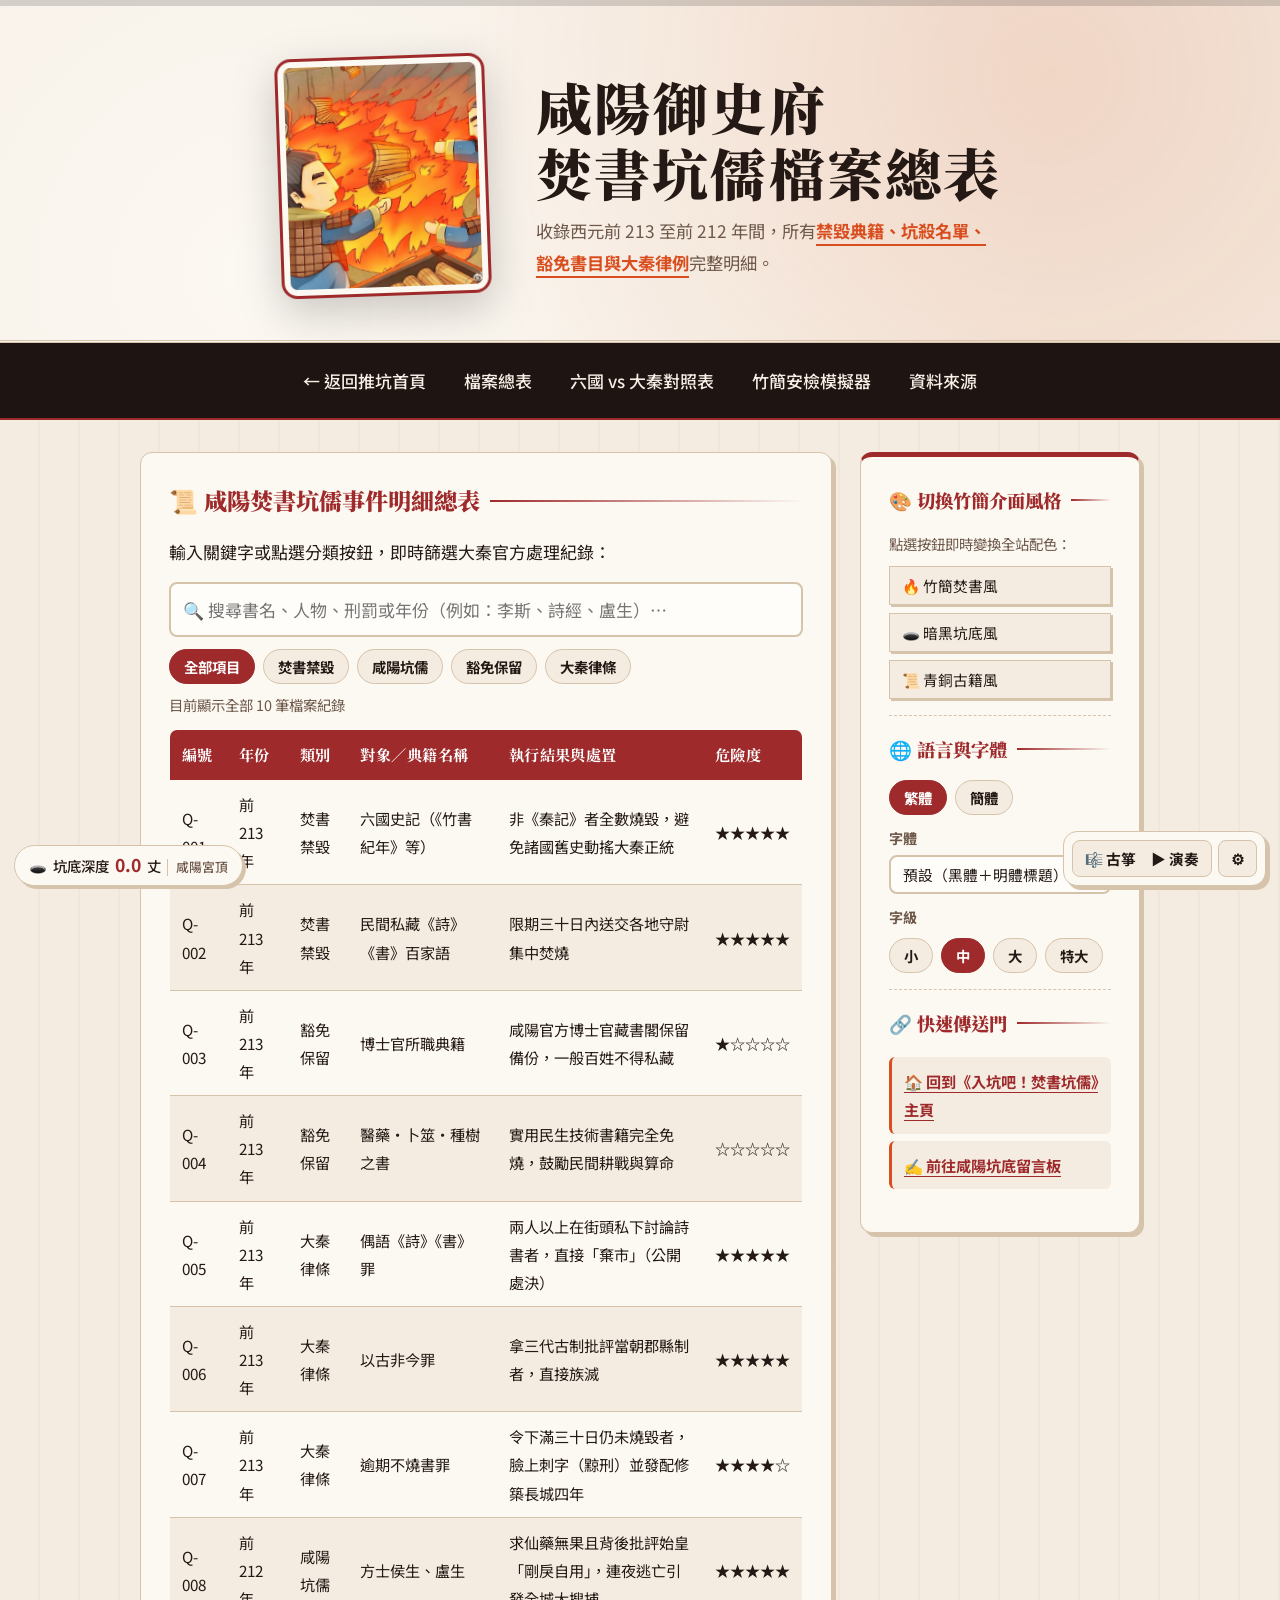
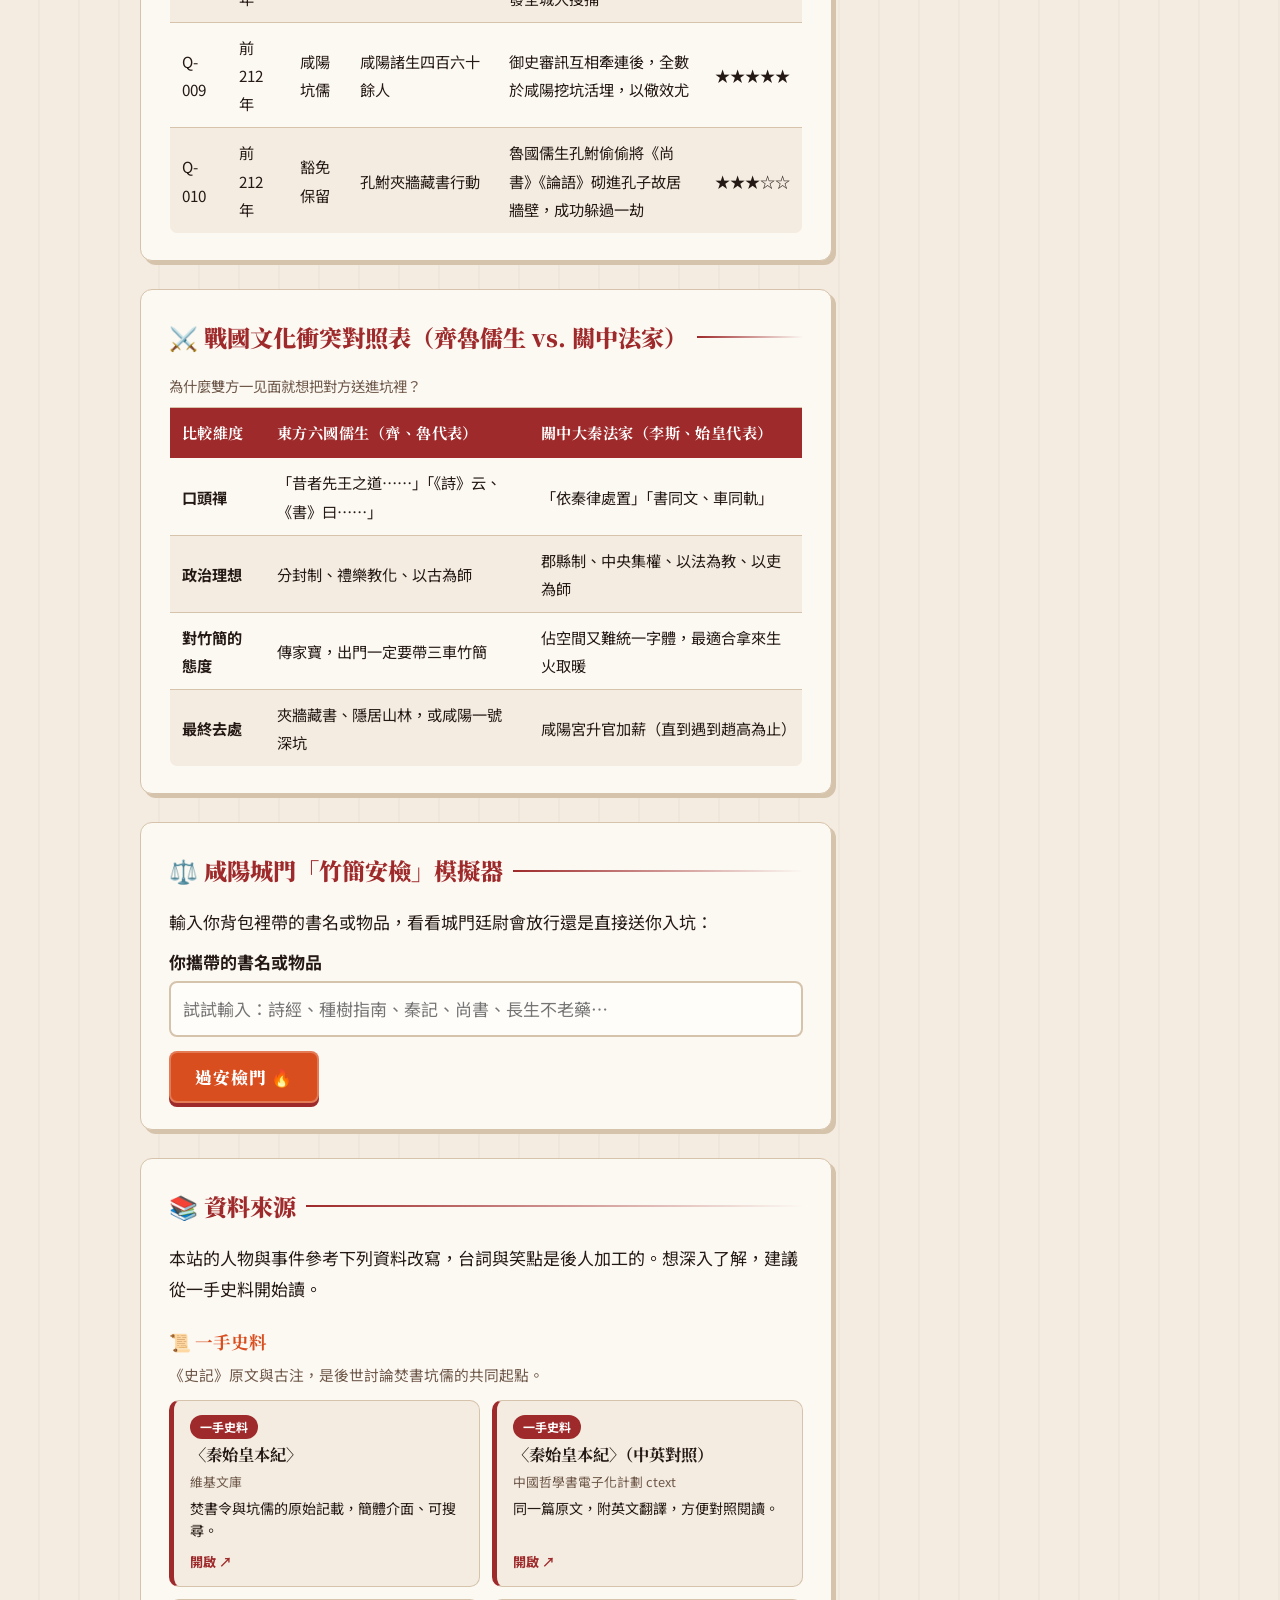
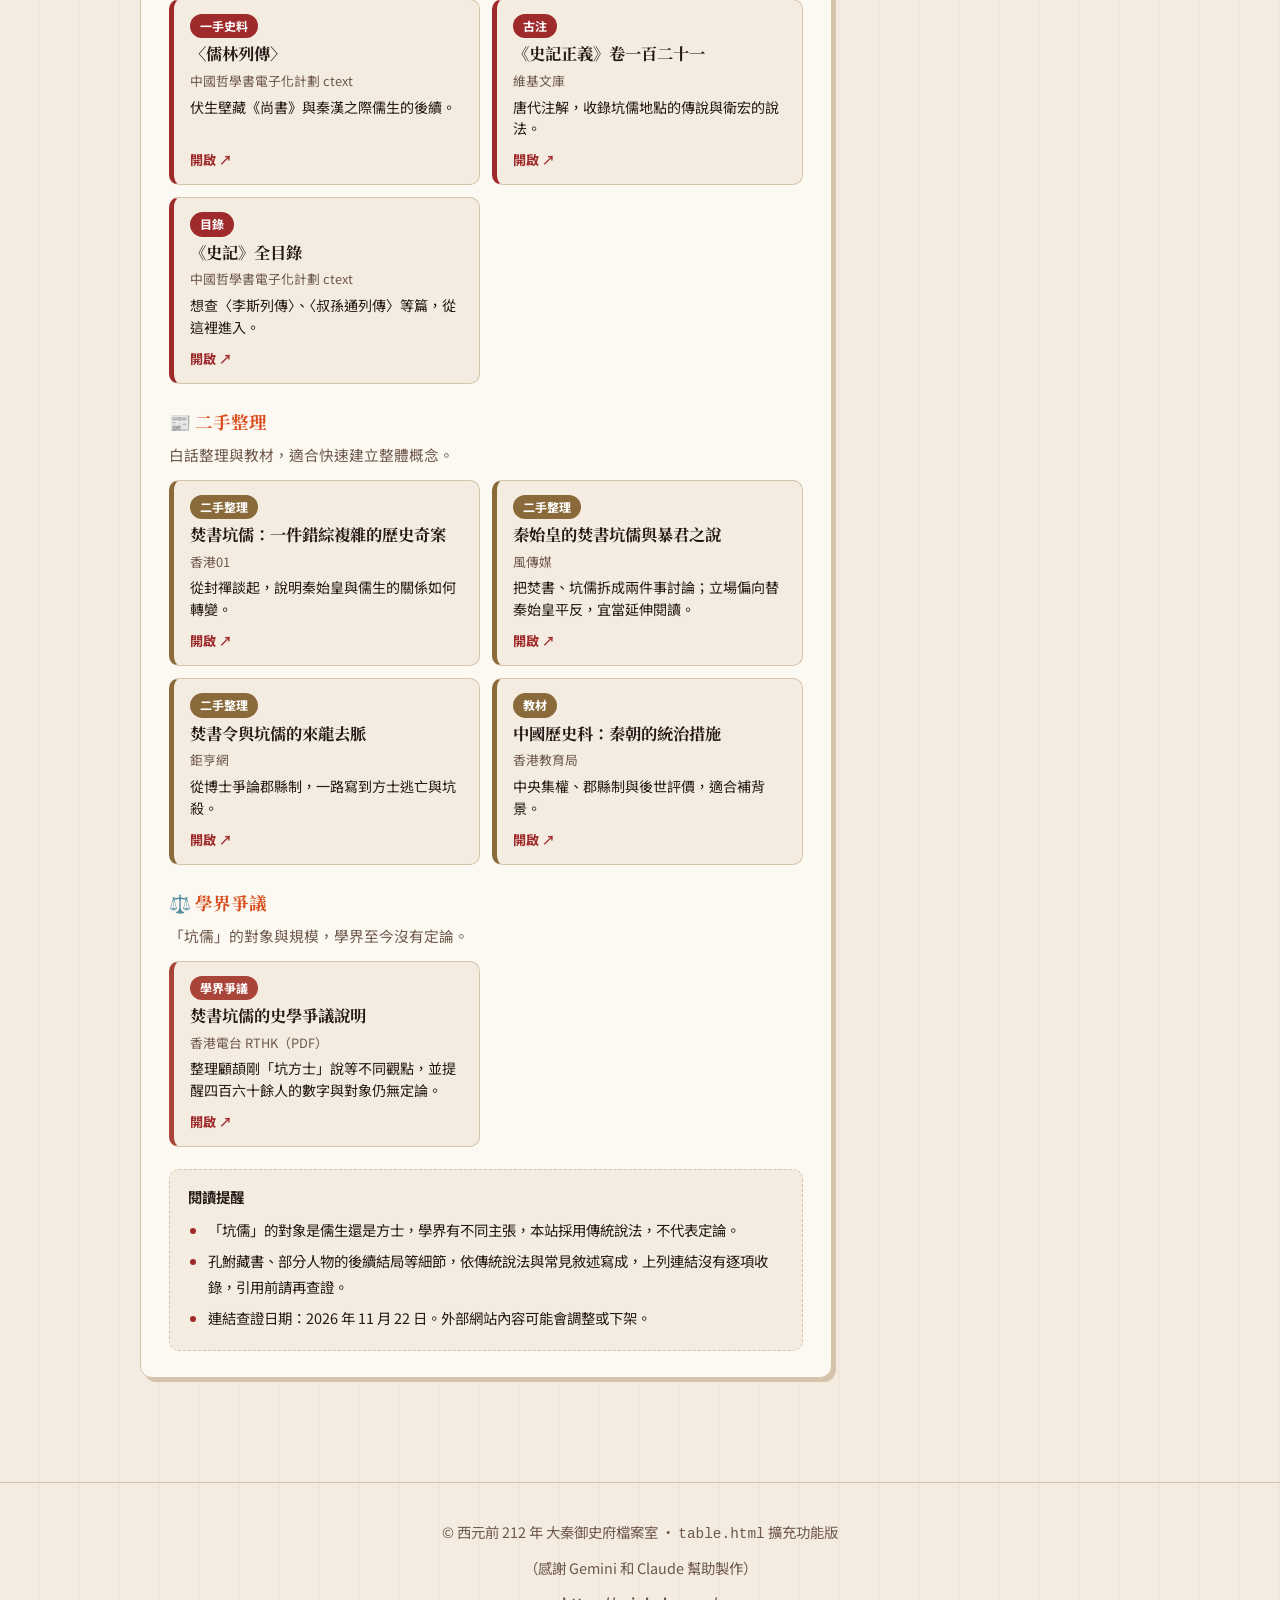
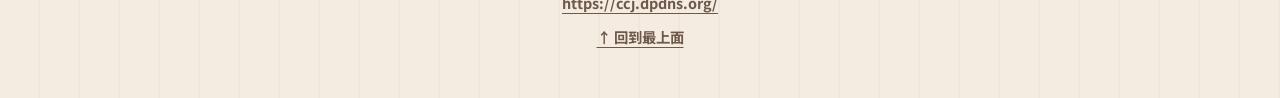
==== commit ca5d204a: "6" ====
--- a/table.html
+++ b/table.html
@@ -26,6 +26,7 @@
       <li><a href="#archive-table">檔案總表</a></li>
       <li><a href="#compare-table">六國 vs 大秦對照表</a></li>
       <li><a href="#judge-tool">竹簡安檢模擬器</a></li>
+      <li><a href="#sources">資料來源</a></li>
     </ul>
   </nav>
 
@@ -197,7 +198,111 @@
       </form>
       <article id="judgeResult" style="display:none;"></article>
     </section>
-
+    <!-- 區塊 4：資料來源 -->
+    <section id="sources">
+      <h2>📚 資料來源</h2>
+      <p>本站的人物與事件參考下列資料改寫，台詞與笑點是後人加工的。想深入了解，建議從一手史料開始讀。</p>
+
+      <div class="source-group">
+        <h3>📜 一手史料</h3>
+        <p class="source-desc">《史記》原文與古注，是後世討論焚書坑儒的共同起點。</p>
+        <div class="source-grid">
+          <a class="source-card" href="https://zh.wikisource.org/zh-hans/%E7%A7%A6%E5%A7%8B%E7%9A%87%E6%9C%AC%E7%BA%AA" target="_blank" rel="noopener noreferrer">
+            <span class="source-tag t-primary">一手史料</span>
+            <strong class="source-title">〈秦始皇本紀〉</strong>
+            <span class="source-site">維基文庫</span>
+            <span class="source-note">焚書令與坑儒的原始記載，簡體介面、可搜尋。</span>
+            <span class="source-go" aria-hidden="true">開啟 ↗</span>
+          </a>
+          <a class="source-card" href="https://ctext.org/shiji/qin-shi-huang-ben-ji/ens" target="_blank" rel="noopener noreferrer">
+            <span class="source-tag t-primary">一手史料</span>
+            <strong class="source-title">〈秦始皇本紀〉（中英對照）</strong>
+            <span class="source-site">中國哲學書電子化計劃 ctext</span>
+            <span class="source-note">同一篇原文，附英文翻譯，方便對照閱讀。</span>
+            <span class="source-go" aria-hidden="true">開啟 ↗</span>
+          </a>
+          <a class="source-card" href="https://ctext.org/shiji/ru-lin-lie-zhuan/ens" target="_blank" rel="noopener noreferrer">
+            <span class="source-tag t-primary">一手史料</span>
+            <strong class="source-title">〈儒林列傳〉</strong>
+            <span class="source-site">中國哲學書電子化計劃 ctext</span>
+            <span class="source-note">伏生壁藏《尚書》與秦漢之際儒生的後續。</span>
+            <span class="source-go" aria-hidden="true">開啟 ↗</span>
+          </a>
+          <a class="source-card" href="https://zh.wikisource.org/zh-hant/%E5%8F%B2%E8%A8%98%E6%AD%A3%E7%BE%A9_(%E5%9B%9B%E5%BA%AB%E5%85%A8%E6%9B%B8%E6%9C%AC)/%E5%8D%B7121" target="_blank" rel="noopener noreferrer">
+            <span class="source-tag t-primary">古注</span>
+            <strong class="source-title">《史記正義》卷一百二十一</strong>
+            <span class="source-site">維基文庫</span>
+            <span class="source-note">唐代注解，收錄坑儒地點的傳說與衛宏的說法。</span>
+            <span class="source-go" aria-hidden="true">開啟 ↗</span>
+          </a>
+          <a class="source-card" href="https://ctext.org/shiji?en=zh" target="_blank" rel="noopener noreferrer">
+            <span class="source-tag t-primary">目錄</span>
+            <strong class="source-title">《史記》全目錄</strong>
+            <span class="source-site">中國哲學書電子化計劃 ctext</span>
+            <span class="source-note">想查〈李斯列傳〉、〈叔孫通列傳〉等篇，從這裡進入。</span>
+            <span class="source-go" aria-hidden="true">開啟 ↗</span>
+          </a>
+        </div>
+      </div>
+
+      <div class="source-group">
+        <h3>📰 二手整理</h3>
+        <p class="source-desc">白話整理與教材，適合快速建立整體概念。</p>
+        <div class="source-grid">
+          <a class="source-card" href="https://www.hk01.com/article/521614" target="_blank" rel="noopener noreferrer">
+            <span class="source-tag t-second">二手整理</span>
+            <strong class="source-title">焚書坑儒：一件錯綜複雜的歷史奇案</strong>
+            <span class="source-site">香港01</span>
+            <span class="source-note">從封禪談起，說明秦始皇與儒生的關係如何轉變。</span>
+            <span class="source-go" aria-hidden="true">開啟 ↗</span>
+          </a>
+          <a class="source-card" href="https://www.storm.mg/lifestyle/11179581" target="_blank" rel="noopener noreferrer">
+            <span class="source-tag t-second">二手整理</span>
+            <strong class="source-title">秦始皇的焚書坑儒與暴君之說</strong>
+            <span class="source-site">風傳媒</span>
+            <span class="source-note">把焚書、坑儒拆成兩件事討論；立場偏向替秦始皇平反，宜當延伸閱讀。</span>
+            <span class="source-go" aria-hidden="true">開啟 ↗</span>
+          </a>
+          <a class="source-card" href="https://news.cnyes.com/news/id/986867" target="_blank" rel="noopener noreferrer">
+            <span class="source-tag t-second">二手整理</span>
+            <strong class="source-title">焚書令與坑儒的來龍去脈</strong>
+            <span class="source-site">鉅亨網</span>
+            <span class="source-note">從博士爭論郡縣制，一路寫到方士逃亡與坑殺。</span>
+            <span class="source-go" aria-hidden="true">開啟 ↗</span>
+          </a>
+          <a class="source-card" href="https://edb.gov.hk/attachment/tc/curriculum-development/kla/pshe/references-and-resources/chinese-history/u2issue1.doc" target="_blank" rel="noopener noreferrer">
+            <span class="source-tag t-second">教材</span>
+            <strong class="source-title">中國歷史科：秦朝的統治措施</strong>
+            <span class="source-site">香港教育局</span>
+            <span class="source-note">中央集權、郡縣制與後世評價，適合補背景。</span>
+            <span class="source-go" aria-hidden="true">開啟 ↗</span>
+          </a>
+        </div>
+      </div>
+
+      <div class="source-group">
+        <h3>⚖️ 學界爭議</h3>
+        <p class="source-desc">「坑儒」的對象與規模，學界至今沒有定論。</p>
+        <div class="source-grid">
+          <a class="source-card" href="https://www.rthk.hk/oldassets/files/extra_file/20260327143949_707659345.pdf" target="_blank" rel="noopener noreferrer">
+            <span class="source-tag t-debate">學界爭議</span>
+            <strong class="source-title">焚書坑儒的史學爭議說明</strong>
+            <span class="source-site">香港電台 RTHK（PDF）</span>
+            <span class="source-note">整理顧頡剛「坑方士」說等不同觀點，並提醒四百六十餘人的數字與對象仍無定論。</span>
+            <span class="source-go" aria-hidden="true">開啟 ↗</span>
+          </a>
+        </div>
+      </div>
+
+      <div class="source-note-box">
+        <strong>閱讀提醒</strong>
+        <ul>
+          <li>「坑儒」的對象是儒生還是方士，學界有不同主張，本站採用傳統說法，不代表定論。</li>
+          <li>孔鮒藏書、部分人物的後續結局等細節，依傳統說法與常見敘述寫成，上列連結沒有逐項收錄，引用前請再查證。</li>
+          <li>連結查證日期：2026 年 11 月 22 日。外部網站內容可能會調整或下架。</li>
+        </ul>
+      </div>
+    </section>
     <!-- aside：主題切換器 + 捷徑 -->
     <aside>
       <h2>🎨 切換竹簡介面風格</h2>
--- a/theme.css
+++ b/theme.css
@@ -921,3 +921,70 @@
 html.fs-s { font-size: 14px; }   html.fs-s body { font-size: 15px; }
 html.fs-l { font-size: 18px; }   html.fs-l body { font-size: 19.5px; }
 html.fs-xl { font-size: 20px; }  html.fs-xl body { font-size: 22px; }
+/* =========================================================
+   資料來源區塊
+   ========================================================= */
+.source-group { margin-top: 22px; }
+.source-group h3 { margin: 0 0 2px; font-size: 1.1rem; }
+.source-desc { margin: 0 0 12px; color: var(--soft); font-size: 0.92rem; }
+
+.source-grid {
+  display: grid;
+  grid-template-columns: repeat(auto-fill, minmax(240px, 1fr));
+  gap: 12px;
+}
+
+.source-card {
+  position: relative;
+  display: flex;
+  flex-direction: column;
+  gap: 4px;
+  padding: 14px 16px 12px;
+  background: var(--bg);
+  border: 1.5px solid var(--line);
+  border-left: 5px solid var(--main);
+  border-radius: 10px;
+  color: var(--ink);
+  text-decoration: none;
+  font-weight: 400;
+  transition: transform 0.15s, box-shadow 0.15s, border-color 0.15s;
+}
+.source-card:hover, .source-card:focus-visible {
+  transform: translateY(-2px);
+  border-color: var(--main);
+  box-shadow: 4px 4px 0 var(--line);
+  outline: none;
+}
+.source-card:focus-visible { outline: 3px solid var(--pop); outline-offset: 2px; }
+
+.source-tag {
+  align-self: flex-start;
+  padding: 1px 10px;
+  border-radius: 999px;
+  font-size: 0.75rem;
+  font-weight: 700;
+  color: #fff;
+  background: var(--main);
+}
+.source-tag.t-second { background: #8a6a3a; }
+.source-tag.t-debate { background: #a94438; }
+.source-card:has(.t-second) { border-left-color: #8a6a3a; }
+.source-card:has(.t-debate) { border-left-color: #a94438; }
+
+.source-title { font-family: "Noto Serif TC", serif; font-size: 1.02rem; line-height: 1.4; color: var(--ink); }
+.source-site { font-size: 0.8rem; color: var(--soft); }
+.source-note { font-size: 0.88rem; line-height: 1.55; color: var(--ink); flex: 1; }
+.source-go { margin-top: 4px; font-size: 0.82rem; font-weight: 700; color: var(--main); }
+
+.source-note-box {
+  margin-top: 22px;
+  padding: 14px 18px;
+  background: var(--bg);
+  border: 1.5px dashed var(--line);
+  border-radius: 10px;
+  font-size: 0.9rem;
+}
+.source-note-box ul { margin: 6px 0 0; }
+.source-note-box li { margin: 4px 0; }
+
+@media (prefers-reduced-motion: reduce) { .source-card { transition: none; } }
